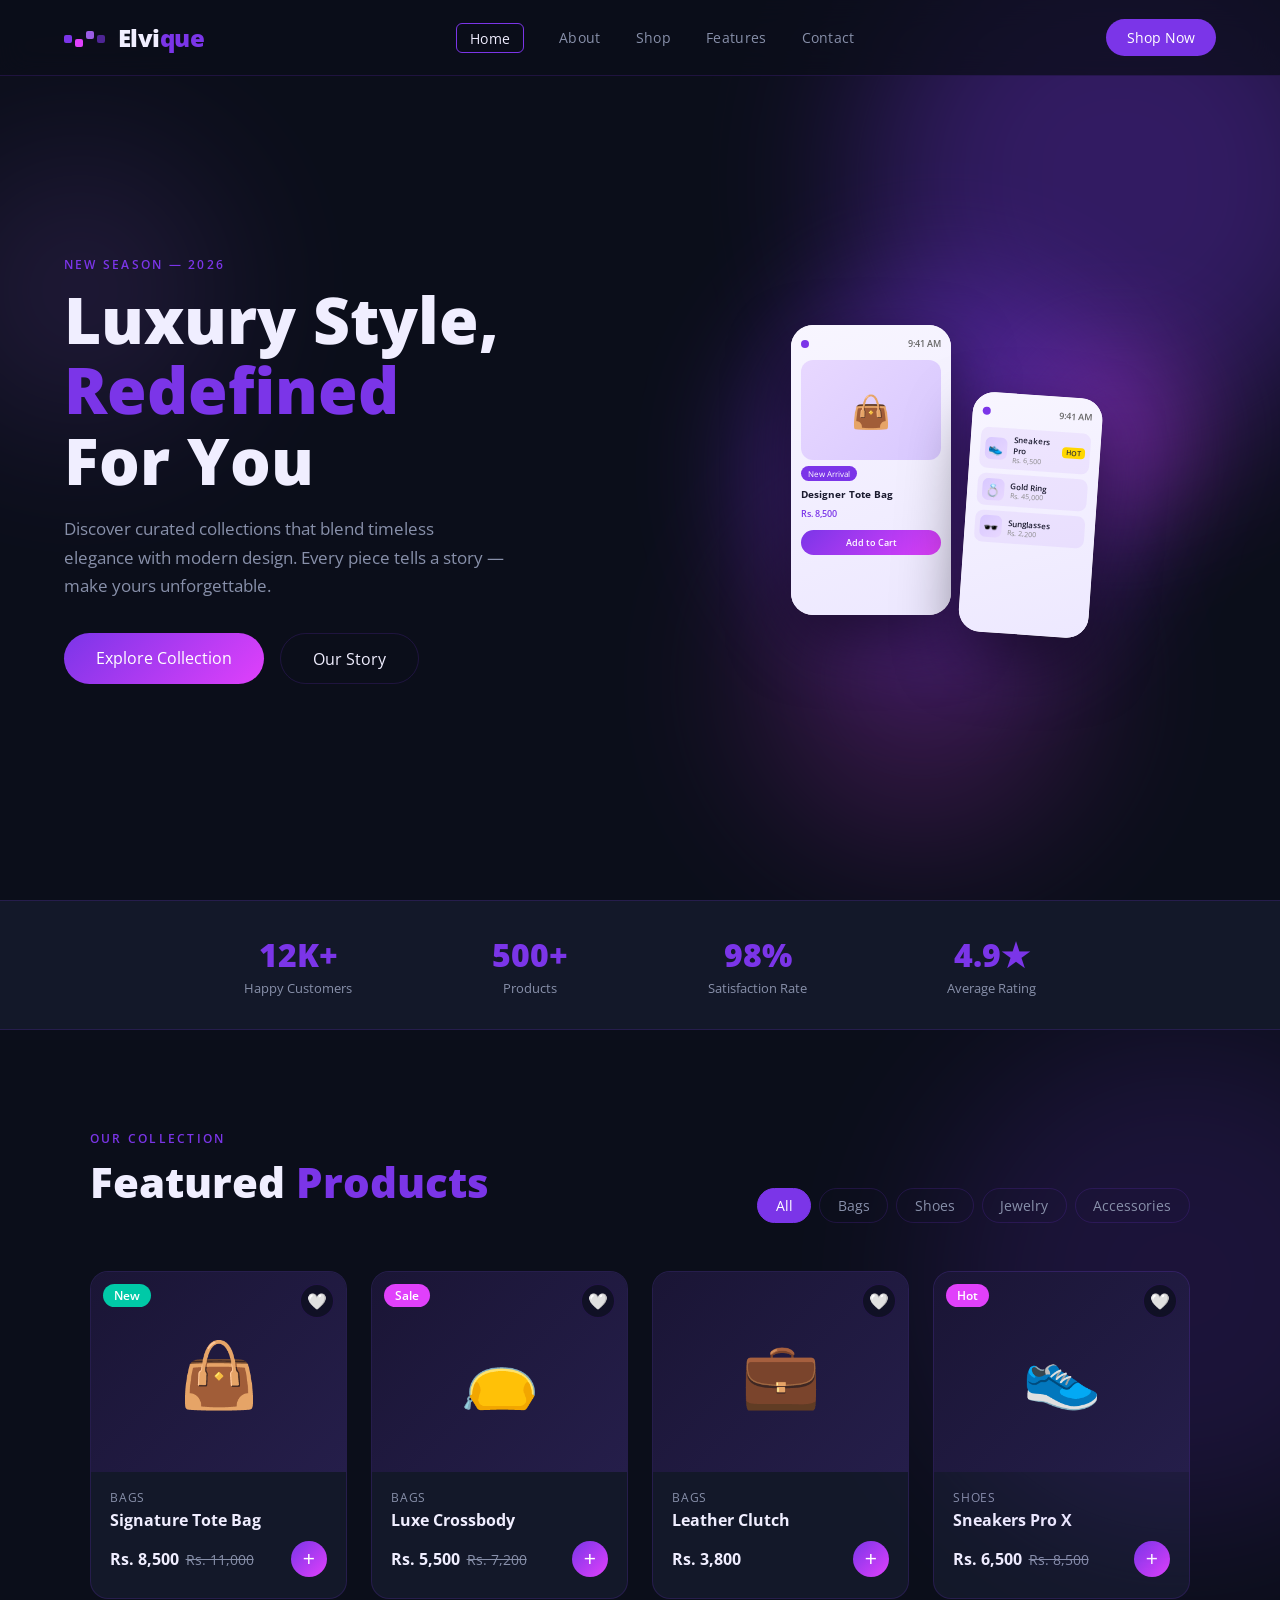
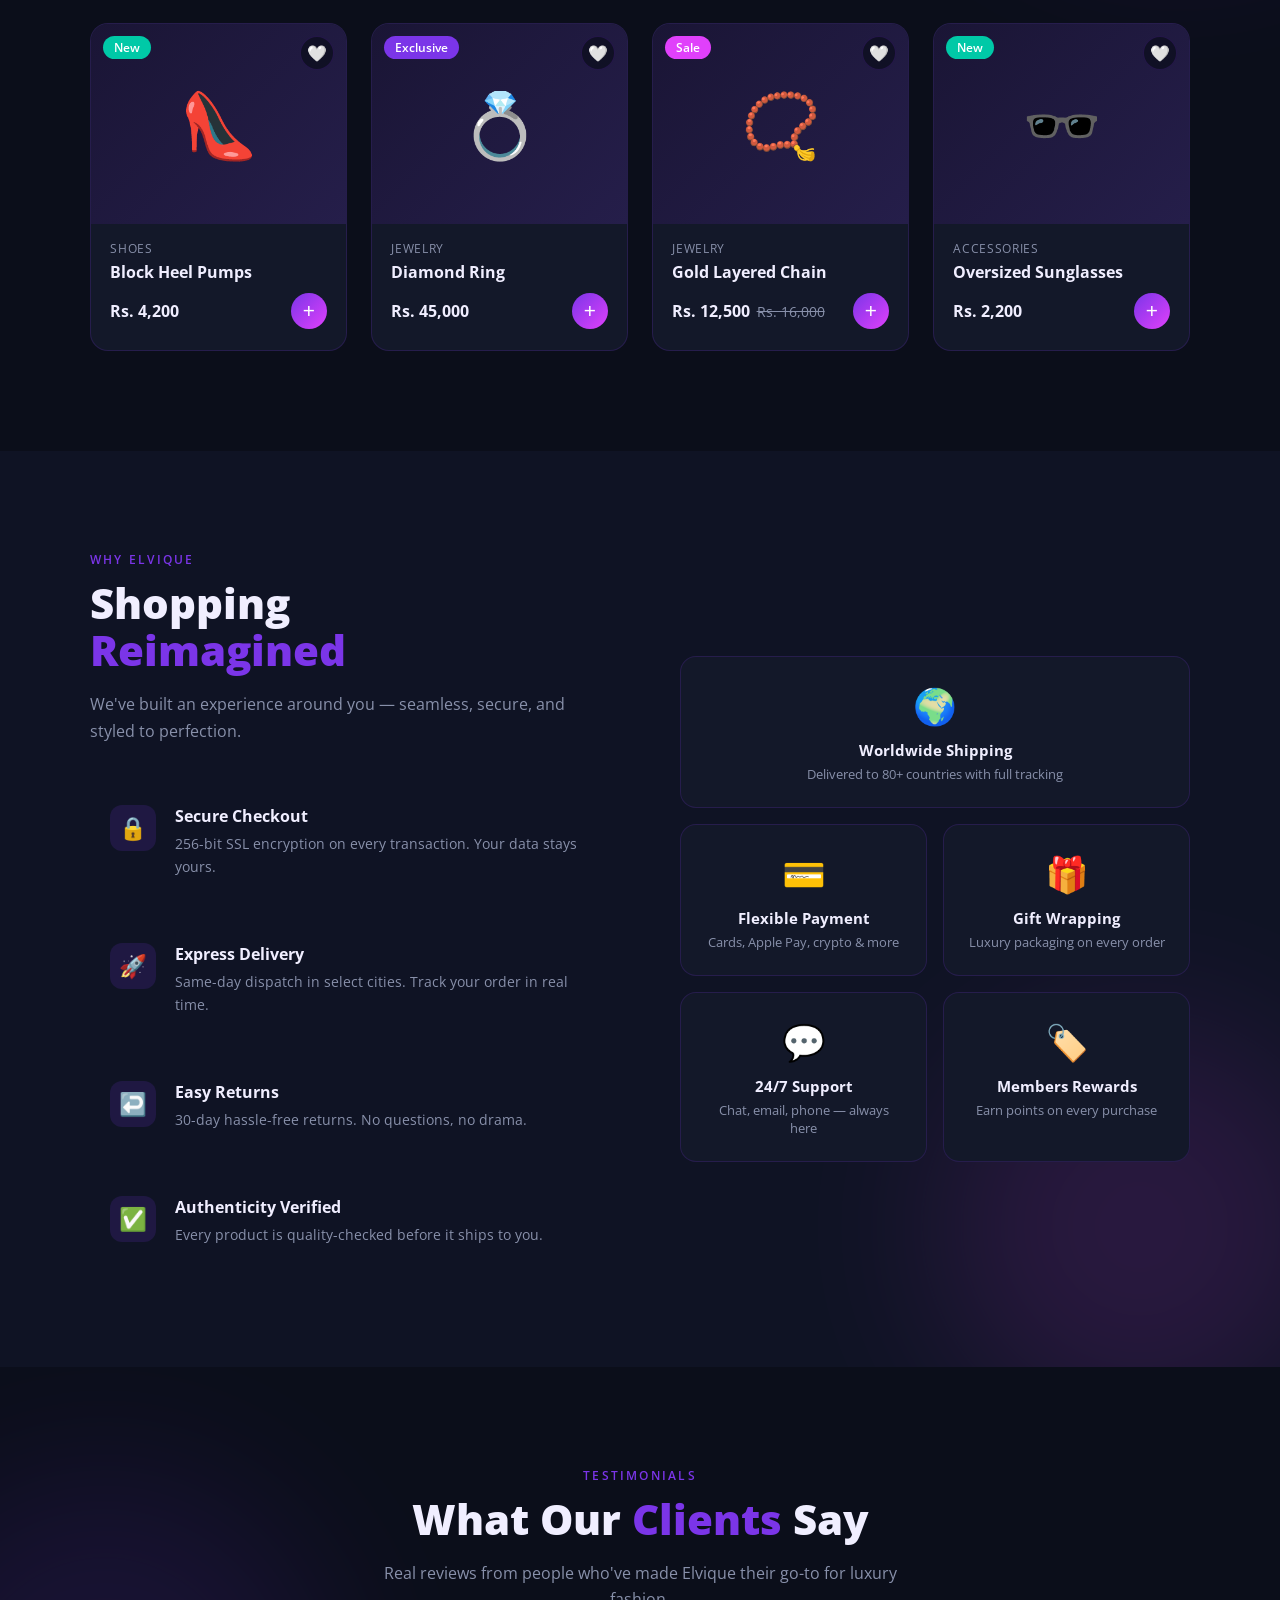
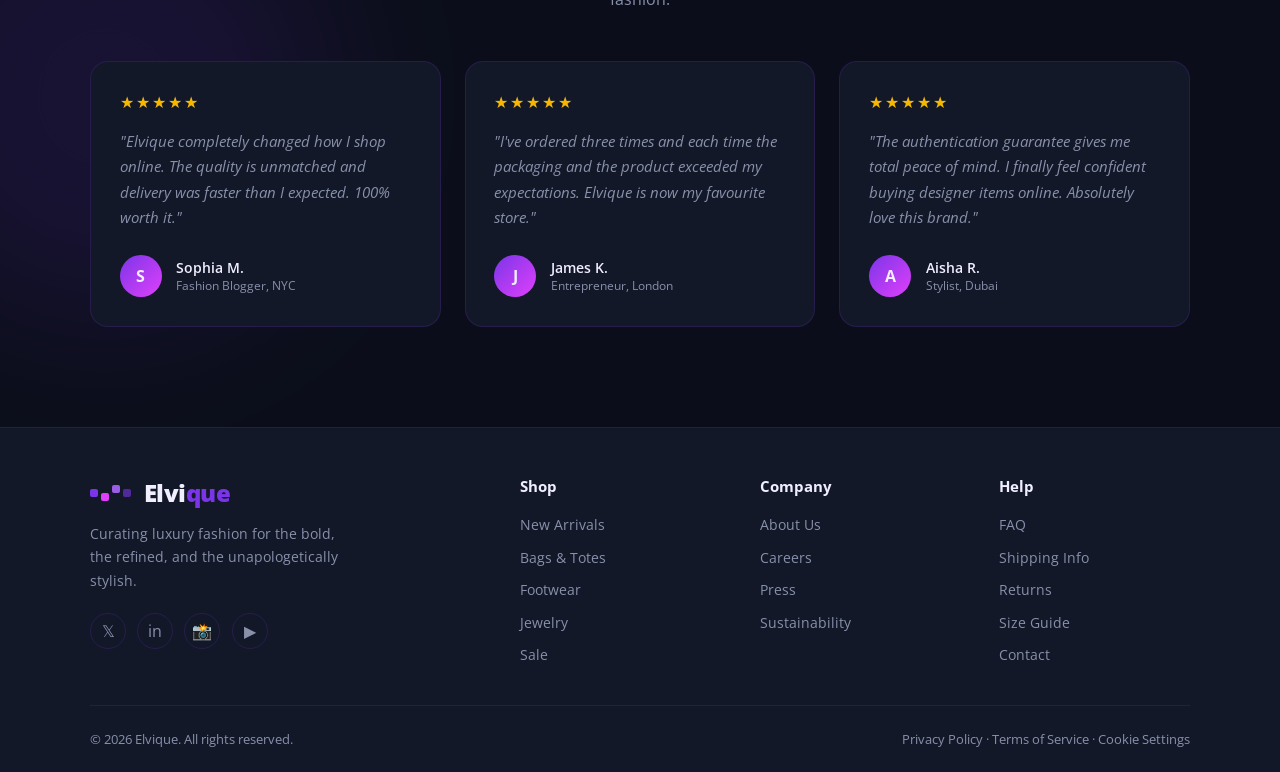
==== index.html @ 3b106684 "v1" ====
<!DOCTYPE html>
<html lang="en">
<head>
  <meta charset="UTF-8" />
  <meta name="viewport" content="width=device-width, initial-scale=1.0" />
  <title>Elvique — Luxury Redefined</title>
  <link href="https://fonts.googleapis.com/css2?family=Open+Sans:ital,wght@0,300..800;1,300..800&display=swap" rel="stylesheet">
  <link rel="stylesheet" href="stylesheet.css" />
</head>
<body>

<!-- NAV -->
<nav id="navbar">
  <div class="logo">
    <span class="logo-icon">
      <span></span><span></span><span></span><span></span>
    </span>
    Elvi<span>que</span>
  </div>
  <ul class="nav-links">
    <li><a href="index.html#home" class="active">Home</a></li>
    <li><a href="about.html">About</a></li>
    <li><a href="index.html#products">Shop</a></li>
    <li><a href="index.html#features">Features</a></li>
    <li><a href="contact.html">Contact</a></li>
  </ul>
  <button class="nav-cta" onclick="window.location.href='index.html#products'">Shop Now</button>
  <div class="hamburger" id="hamburger"><span></span><span></span><span></span></div>
</nav>

<!-- HERO -->
<section id="home">
  <div class="blob b1"></div>
  <div class="blob b2"></div>
  <div class="blob b3"></div>
  <div class="hero-inner">
    <div class="hero-text reveal">
      <div class="section-label">New Season — 2026</div>
      <h1>Luxury Style,<br><em>Redefined</em><br>For You</h1>
      <p>Discover curated collections that blend timeless elegance with modern design. Every piece tells a story — make yours unforgettable.</p>
      <div class="hero-btns">
        <a href="#products" class="btn-primary">Explore Collection</a>
        <a href="about.html" class="btn-outline">Our Story</a>
      </div>
    </div>
    <div class="hero-visual reveal">
      <div class="blob-bg"></div>
      <div class="blob-bg sm"></div>
      <div class="phones">
        <div class="phone-card main">
          <div class="phone-screen">
            <div class="ph-topbar"><div class="ph-dot"></div><div class="ph-time">9:41 AM</div></div>
            <div class="ph-product">
              <div class="ph-img">👜</div>
              <div class="ph-badge">New Arrival</div>
              <div class="ph-name">Designer Tote Bag</div>
              <div class="ph-price">Rs. 8,500</div>
              <div class="ph-btn">Add to Cart</div>
            </div>
          </div>
        </div>
        <div class="phone-card side">
          <div class="phone-screen">
            <div class="ph-topbar"><div class="ph-dot"></div><div class="ph-time">9:41 AM</div></div>
            <div class="ph-list">
              <div class="ph-list-item">
                <div class="ph-list-dot">👟</div>
                <div class="ph-list-info">
                  <div class="ph-list-name">Sneakers Pro</div>
                  <div class="ph-list-sub">Rs. 6,500</div>
                </div>
                <div class="ph-tag">HOT</div>
              </div>
              <div class="ph-list-item">
                <div class="ph-list-dot">💍</div>
                <div class="ph-list-info">
                  <div class="ph-list-name">Gold Ring</div>
                  <div class="ph-list-sub">Rs. 45,000</div>
                </div>
              </div>
              <div class="ph-list-item">
                <div class="ph-list-dot">🕶️</div>
                <div class="ph-list-info">
                  <div class="ph-list-name">Sunglasses</div>
                  <div class="ph-list-sub">Rs. 2,200</div>
                </div>
              </div>
            </div>
          </div>
        </div>
      </div>
    </div>
  </div>
</section>

<!-- STATS -->
<div class="stats-bar">
  <div class="stats-inner">
    <div class="reveal"><div class="stat-num">12K+</div><div class="stat-label">Happy Customers</div></div>
    <div class="reveal"><div class="stat-num">500+</div><div class="stat-label">Products</div></div>
    <div class="reveal"><div class="stat-num">98%</div><div class="stat-label">Satisfaction Rate</div></div>
    <div class="reveal"><div class="stat-num">4.9★</div><div class="stat-label">Average Rating</div></div>
  </div>
</div>
<!-- PRODUCTS -->
<section id="products">
  <div class="blob b1"></div>
  <div class="products-header reveal">
    <div>
      <div class="section-label">Our Collection</div>
      <h2 class="section-title">Featured <em>Products</em></h2>
    </div>
    <div class="filter-tabs">
      <button class="filter-tab active" onclick="filterProducts('all', this)">All</button>
      <button class="filter-tab" onclick="filterProducts('bags', this)">Bags</button>
      <button class="filter-tab" onclick="filterProducts('shoes', this)">Shoes</button>
      <button class="filter-tab" onclick="filterProducts('jewelry', this)">Jewelry</button>
      <button class="filter-tab" onclick="filterProducts('accessories', this)">Accessories</button>
    </div>
  </div>
  <div class="products-grid" id="productsGrid"></div>
</section>
<!-- FEATURES -->
<section id="features">
  <div class="blob b1"></div>
  <div class="features-inner">
    <div class="reveal">
      <div class="section-label">Why Elvique</div>
      <h2 class="section-title">Shopping<br><em>Reimagined</em></h2>
      <p class="section-sub">We've built an experience around you — seamless, secure, and styled to perfection.</p>
      <div class="features-list">
        <div class="feature-item">
          <div class="fi-icon">🔒</div>
          <div><div class="fi-title">Secure Checkout</div><div class="fi-desc">256-bit SSL encryption on every transaction. Your data stays yours.</div></div>
        </div>
        <div class="feature-item">
          <div class="fi-icon">🚀</div>
          <div><div class="fi-title">Express Delivery</div><div class="fi-desc">Same-day dispatch in select cities. Track your order in real time.</div></div>
        </div>
        <div class="feature-item">
          <div class="fi-icon">↩️</div>
          <div><div class="fi-title">Easy Returns</div><div class="fi-desc">30-day hassle-free returns. No questions, no drama.</div></div>
        </div>
        <div class="feature-item">
          <div class="fi-icon">✅</div>
          <div><div class="fi-title">Authenticity Verified</div><div class="fi-desc">Every product is quality-checked before it ships to you.</div></div>
        </div>
      </div>
    </div>
    <div class="features-visual reveal">
      <div class="fv-card">
        <div class="fv-icon">🌍</div>
        <div class="fv-title">Worldwide Shipping</div>
        <div class="fv-sub">Delivered to 80+ countries with full tracking</div>
      </div>
      <div class="fv-card">
        <div class="fv-icon">💳</div>
        <div class="fv-title">Flexible Payment</div>
        <div class="fv-sub">Cards, Apple Pay, crypto & more</div>
      </div>
      <div class="fv-card">
        <div class="fv-icon">🎁</div>
        <div class="fv-title">Gift Wrapping</div>
        <div class="fv-sub">Luxury packaging on every order</div>
      </div>
      <div class="fv-card">
        <div class="fv-icon">💬</div>
        <div class="fv-title">24/7 Support</div>
        <div class="fv-sub">Chat, email, phone — always here</div>
      </div>
      <div class="fv-card">
        <div class="fv-icon">🏷️</div>
        <div class="fv-title">Members Rewards</div>
        <div class="fv-sub">Earn points on every purchase</div>
      </div>
    </div>
  </div>
</section>
<!-- TESTIMONIALS -->
<section id="testimonials">
  <div class="blob b1"></div>
  <div class="testi-inner">
    <div class="testi-header reveal">
      <div class="section-label">Testimonials</div>
      <h2 class="section-title">What Our <em>Clients</em> Say</h2>
      <p class="section-sub">Real reviews from people who've made Elvique their go-to for luxury fashion.</p>
    </div>
    <div class="testi-grid">
      <div class="testi-card reveal">
        <div class="stars">★★★★★</div>
        <div class="testi-text">"Elvique completely changed how I shop online. The quality is unmatched and delivery was faster than I expected. 100% worth it."</div>
        <div class="testi-author"><div class="testi-avatar">S</div><div><div class="testi-name">Sophia M.</div><div class="testi-role">Fashion Blogger, NYC</div></div></div>
      </div>
      <div class="testi-card reveal">
        <div class="stars">★★★★★</div>
        <div class="testi-text">"I've ordered three times and each time the packaging and the product exceeded my expectations. Elvique is now my favourite store."</div>
        <div class="testi-author"><div class="testi-avatar">J</div><div><div class="testi-name">James K.</div><div class="testi-role">Entrepreneur, London</div></div></div>
      </div>
      <div class="testi-card reveal">
        <div class="stars">★★★★★</div>
        <div class="testi-text">"The authentication guarantee gives me total peace of mind. I finally feel confident buying designer items online. Absolutely love this brand."</div>
        <div class="testi-author"><div class="testi-avatar">A</div><div><div class="testi-name">Aisha R.</div><div class="testi-role">Stylist, Dubai</div></div></div>
      </div>
    </div>
  </div>
</section>
<!-- FOOTER -->
<footer>
  <div class="footer-inner">
    <div>
      <div class="logo footer-brand">
        <span class="logo-icon"><span></span><span></span><span></span><span></span></span>
        Elvi<span>que</span>
      </div>
      <p class="footer-desc">Curating luxury fashion for the bold, the refined, and the unapologetically stylish.</p>
      <div class="footer-social">
        <a class="social-btn" href="#">𝕏</a>
        <a class="social-btn" href="#">in</a>
        <a class="social-btn" href="#">📸</a>
        <a class="social-btn" href="#">▶</a>
      </div>
    </div>
    <div class="footer-col">
      <h4>Shop</h4>
      <ul>
        <li><a href="#">New Arrivals</a></li>
        <li><a href="#">Bags & Totes</a></li>
        <li><a href="#">Footwear</a></li>
        <li><a href="#">Jewelry</a></li>
        <li><a href="#">Sale</a></li>
      </ul>
    </div>
    <div class="footer-col">
      <h4>Company</h4>
      <ul>
        <li><a href="about.html">About Us</a></li>
        <li><a href="#">Careers</a></li>
        <li><a href="#">Press</a></li>
        <li><a href="#">Sustainability</a></li>
      </ul>
    </div>
    <div class="footer-col">
      <h4>Help</h4>
      <ul>
        <li><a href="#">FAQ</a></li>
        <li><a href="#">Shipping Info</a></li>
        <li><a href="#">Returns</a></li>
        <li><a href="#">Size Guide</a></li>
        <li><a href="contact.html">Contact</a></li>
      </ul>
    </div>
  </div>
  <div class="footer-bottom">
    <span>© 2026 Elvique. All rights reserved.</span>
    <span>Privacy Policy · Terms of Service · Cookie Settings</span>
  </div>
</footer>

<!-- CART TOAST -->
<div class="cart-toast" id="cartToast">
  <div class="toast-icon">🛍️</div>
  <div class="toast-text">Added <strong id="toastName"></strong> to your cart!</div>
</div>

<script src="script.js"></script>
</body>
</html>
---- stylesheet.css ----
*, *::before, *::after { box-sizing: border-box; margin: 0; padding: 0; }

    :root {
      --navy:   #0b0e1a;
      --dark:   #0f1324;
      --card:   #131829;
      --purple: #7b35e8;
      --violet: #9b5de5;
      --pink:   #e040fb;
      --white:  #f0eeff;
      --muted:  #8890aa;
      --border: rgba(123,53,232,.18);
    }

    html { scroll-behavior: smooth; }

    body {
      background: var(--navy);
      color: var(--white);
      font-family: "Open Sans", sans-serif;
      overflow-x: hidden;
    }

    /* ── BLOBS ── */
    .blob {
      position: absolute;
      border-radius: 50%;
      filter: blur(80px);
      opacity: .35;
      pointer-events: none;
    }

    /* ── NAV ── */
    nav {
      position: fixed;
      top: 0; left: 0; right: 0;
      z-index: 100;
      display: flex;
      align-items: center;
      justify-content: space-between;
      padding: 1.2rem 5%;
      background: rgba(11,14,26,.75);
      backdrop-filter: blur(14px);
      border-bottom: 1px solid var(--border);
      transition: background .3s;
    }

    .logo {
      font-family: "Open Sans", sans-serif;
      font-size: 1.5rem;
      font-weight: 800;
      letter-spacing: -.02em;
    }
    .logo span { color: var(--purple); }

    .logo-icon {
      display: inline-flex;
      gap: 3px;
      margin-right: .45rem;
      vertical-align: middle;
    }
    .logo-icon span {
      display: block;
      width: 8px; height: 8px;
      border-radius: 2px;
    }
    .logo-icon span:nth-child(1){ background: var(--purple); }
    .logo-icon span:nth-child(2){ background: var(--pink); margin-top: 4px; }
    .logo-icon span:nth-child(3){ background: var(--violet); margin-top: -4px; }
    .logo-icon span:nth-child(4){ background: var(--purple); opacity:.6; }

    .nav-links { display: flex; gap: 2.2rem; list-style: none; }
    .nav-links a {
      color: var(--muted);
      text-decoration: none;
      font-size: .9rem;
      letter-spacing: .02em;
      transition: color .2s;
    }
    .nav-links a:hover, .nav-links a.active { color: var(--white); }
    .nav-links a.active {
      border: 1px solid var(--purple);
      padding: .3rem .8rem;
      border-radius: 6px;
      color: var(--white);
    }

    .nav-cta {
      background: var(--purple);
      color: #fff;
      border: none;
      padding: .55rem 1.3rem;
      border-radius: 50px;
      font-size: .88rem;
      font-family: "Open Sans", sans-serif;
      cursor: pointer;
      transition: background .2s, transform .15s;
    }
    .nav-cta:hover { background: var(--violet); transform: translateY(-1px); }

    .hamburger { display: none; flex-direction: column; gap: 5px; cursor: pointer; }
    .hamburger span { display: block; width: 24px; height: 2px; background: var(--white); border-radius: 2px; transition: .3s; }

    /* ── HERO ── */
    #home {
      position: relative;
      min-height: 100vh;
      display: flex;
      align-items: center;
      padding: 120px 5% 80px;
      overflow: hidden;
    }

    #home .blob.b1 { width: 520px; height: 520px; background: var(--purple); top: -80px; right: -100px; }
    #home .blob.b2 { width: 320px; height: 320px; background: var(--pink); bottom: 60px; right: 200px; opacity:.2; }
    #home .blob.b3 { width: 280px; height: 280px; background: var(--violet); top: 150px; left: -60px; opacity:.15; }

    .hero-inner {
      display: grid;
      grid-template-columns: 1fr 1fr;
      gap: 4rem;
      align-items: center;
      width: 100%;
      max-width: 1200px;
      margin: 0 auto;
    }

    .hero-text h1 {
      font-family: "Open Sans", sans-serif;
      font-size: clamp(2.6rem, 5vw, 4rem);
      font-weight: 800;
      line-height: 1.1;
      margin-bottom: 1.2rem;
    }
    .hero-text h1 em { font-style: normal; color: var(--purple); }

    .hero-text p {
      color: var(--muted);
      font-size: 1.05rem;
      line-height: 1.7;
      max-width: 440px;
      margin-bottom: 2rem;
    }

    .hero-btns { display: flex; gap: 1rem; flex-wrap: wrap; }

    .btn-primary {
      background: linear-gradient(135deg, var(--purple), var(--pink));
      color: #fff;
      border: none;
      padding: .85rem 2rem;
      border-radius: 50px;
      font-size: 1rem;
      font-family: "Open Sans", sans-serif;
      cursor: pointer;
      transition: transform .2s, box-shadow .2s;
      text-decoration: none;
      display: inline-block;
    }
    .btn-primary:hover { transform: translateY(-2px); box-shadow: 0 8px 28px rgba(123,53,232,.4); }

    .btn-outline {
      background: transparent;
      color: var(--white);
      border: 1px solid var(--border);
      padding: .85rem 2rem;
      border-radius: 50px;
      font-size: 1rem;
      font-family: "Open Sans", sans-serif;
      cursor: pointer;
      transition: border-color .2s, background .2s;
      text-decoration: none;
      display: inline-block;
    }
    .btn-outline:hover { border-color: var(--purple); background: rgba(123,53,232,.08); }

    /* phone mockup area */
    .hero-visual {
      position: relative;
      display: flex;
      justify-content: center;
      align-items: center;
    }

    .blob-bg {
      position: absolute;
      width: 380px; height: 380px;
      background: var(--purple);
      border-radius: 50%;
      filter: blur(60px);
      opacity: .45;
    }
    .blob-bg.sm {
      width: 160px; height: 160px;
      background: var(--pink);
      top: 30px; right: 20px;
      opacity: .35;
    }

    .phones {
      position: relative;
      z-index: 2;
      display: flex;
      gap: 1rem;
      align-items: flex-end;
    }

    .phone-card {
      background: #fff;
      border-radius: 22px;
      overflow: hidden;
      box-shadow: 0 24px 60px rgba(0,0,0,.5);
    }
    .phone-card.main { width: 160px; height: 290px; }
    .phone-card.side { width: 130px; height: 240px; transform: rotate(4deg) translateY(20px); }

    .phone-screen {
      width: 100%; height: 100%;
      background: linear-gradient(160deg, #f8f6ff 0%, #ede8ff 100%);
      display: flex;
      flex-direction: column;
      padding: 12px 10px 8px;
      font-family: "Open Sans", sans-serif;
    }

    .ph-topbar { display: flex; align-items: center; justify-content: space-between; margin-bottom: 10px; }
    .ph-topbar .ph-dot { width: 8px; height: 8px; border-radius: 50%; background: var(--purple); }
    .ph-topbar .ph-time { font-size: 9px; color: #666; font-weight: 600; }

    .ph-product { display: flex; flex-direction: column; gap: 6px; }
    .ph-img { width: 100%; height: 100px; background: linear-gradient(135deg, #e8d8ff, #d8c8ff); border-radius: 12px; display: flex; align-items: center; justify-content: center; font-size: 32px; }
    .ph-name { font-size: 10px; font-weight: 700; color: #1a1a2e; }
    .ph-price { font-size: 9px; color: var(--purple); font-weight: 600; }
    .ph-badge { background: var(--purple); color: #fff; font-size: 8px; padding: 2px 7px; border-radius: 20px; align-self: flex-start; }
    .ph-btn { background: linear-gradient(135deg, var(--purple), var(--pink)); color: #fff; border: none; border-radius: 20px; padding: 6px; font-size: 9px; font-weight: 600; cursor: pointer; text-align: center; margin-top: 4px; }

    .ph-list { display: flex; flex-direction: column; gap: 5px; }
    .ph-list-item { display: flex; align-items: center; gap: 6px; padding: 5px; background: rgba(123,53,232,.07); border-radius: 8px; }
    .ph-list-dot { width: 22px; height: 22px; border-radius: 6px; background: linear-gradient(135deg, #d8c8ff, #e8d8ff); display: flex; align-items: center; justify-content: center; font-size: 12px; flex-shrink: 0; }
    .ph-list-info { flex: 1; }
    .ph-list-name { font-size: 8px; font-weight: 600; color: #1a1a2e; }
    .ph-list-sub  { font-size: 7px; color: #888; }
    .ph-tag { font-size: 7px; background: #ffd700; color: #333; border-radius: 4px; padding: 1px 4px; font-weight: 600; }

    /* ── STATS ── */
    .stats-bar {
      background: var(--card);
      border-top: 1px solid var(--border);
      border-bottom: 1px solid var(--border);
      padding: 2rem 5%;
    }
    .stats-inner {
      max-width: 900px;
      margin: 0 auto;
      display: flex;
      justify-content: space-around;
      gap: 2rem;
      text-align: center;
    }
    .stat-num {
      font-family: "Open Sans", sans-serif;
      font-size: 2rem;
      font-weight: 800;
      color: var(--purple);
    }
    .stat-label { font-size: .82rem; color: var(--muted); margin-top: .2rem; }

    /* ── SECTION COMMON ── */
    section { padding: 100px 5%; position: relative; overflow: hidden; }
    .section-label {
      font-size: .78rem;
      font-weight: 600;
      letter-spacing: .18em;
      text-transform: uppercase;
      color: var(--purple);
      margin-bottom: .75rem;
    }
    .section-title {
      font-family: "Open Sans", sans-serif;
      font-size: clamp(1.8rem, 3.5vw, 2.6rem);
      font-weight: 800;
      line-height: 1.15;
      margin-bottom: 1rem;
    }
    .section-title em { font-style: normal; color: var(--purple); }
    .section-sub {
      color: var(--muted);
      max-width: 520px;
      line-height: 1.7;
      font-size: .98rem;
    }

    /* ── ABOUT ── */
    #about { background: var(--dark); }
    #about .blob.b1 { width: 400px; height: 400px; background: var(--purple); left: -100px; top: 50%; transform: translateY(-50%); opacity: .2; }

    .about-inner {
      max-width: 1100px;
      margin: 0 auto;
      display: grid;
      grid-template-columns: 1fr 1fr;
      gap: 5rem;
      align-items: center;
    }

    .about-box {
      border: 1px solid var(--border);
      border-radius: 20px;
      padding: 3rem;
      position: relative;
      background: rgba(123,53,232,.04);
    }

    .about-box::before {
      content: '';
      position: absolute;
      inset: -1px;
      border-radius: 21px;
      padding: 1px;
      background: linear-gradient(135deg, rgba(123,53,232,.5), transparent 60%);
      -webkit-mask: linear-gradient(#fff 0 0) content-box, linear-gradient(#fff 0 0);
      mask: linear-gradient(#fff 0 0) content-box, linear-gradient(#fff 0 0);
      -webkit-mask-composite: xor;
      mask-composite: exclude;
      pointer-events: none;
    }

    .about-tags { display: flex; flex-wrap: wrap; gap: .6rem; margin-top: 2rem; }
    .tag {
      background: rgba(123,53,232,.12);
      border: 1px solid var(--border);
      color: var(--violet);
      padding: .35rem 1rem;
      border-radius: 50px;
      font-size: .82rem;
    }

    /* ── PRODUCTS ── */
    #products .blob.b1 { width: 500px; height: 500px; background: var(--purple); right: -150px; top: 0; opacity: .15; }

    .products-header {
      max-width: 1100px;
      margin: 0 auto 3rem;
      display: flex;
      justify-content: space-between;
      align-items: flex-end;
      flex-wrap: wrap;
      gap: 1rem;
    }

    .filter-tabs { display: flex; gap: .5rem; flex-wrap: wrap; }
    .filter-tab {
      background: transparent;
      border: 1px solid var(--border);
      color: var(--muted);
      padding: .45rem 1.1rem;
      border-radius: 50px;
      font-size: .85rem;
      cursor: pointer;
      transition: .2s;
      font-family: "Open Sans", sans-serif;
    }
    .filter-tab.active, .filter-tab:hover {
      background: var(--purple);
      border-color: var(--purple);
      color: #fff;
    }

    .products-grid {
      max-width: 1100px;
      margin: 0 auto;
      display: grid;
      grid-template-columns: repeat(auto-fill, minmax(240px, 1fr));
      gap: 1.5rem;
    }

    .product-card {
      background: var(--card);
      border: 1px solid var(--border);
      border-radius: 18px;
      overflow: hidden;
      transition: transform .25s, box-shadow .25s;
      cursor: pointer;
    }
    .product-card:hover { transform: translateY(-6px); box-shadow: 0 20px 50px rgba(123,53,232,.2); }

    .product-img {
      height: 200px;
      background: linear-gradient(135deg, #1a1535, #251e4a);
      display: flex;
      align-items: center;
      justify-content: center;
      font-size: 4rem;
      position: relative;
    }

    .product-badge {
      position: absolute;
      top: 12px; left: 12px;
      background: var(--purple);
      color: #fff;
      font-size: .72rem;
      font-weight: 600;
      padding: .25rem .7rem;
      border-radius: 20px;
    }
    .product-badge.sale { background: #e040fb; }
    .product-badge.new  { background: #00c9a7; }

    .product-wish {
      position: absolute;
      top: 12px; right: 12px;
      width: 34px; height: 34px;
      background: rgba(11,14,26,.7);
      border: 1px solid var(--border);
      border-radius: 50%;
      display: flex; align-items: center; justify-content: center;
      font-size: 1rem;
      cursor: pointer;
      transition: background .2s;
    }
    .product-wish:hover { background: rgba(224,64,251,.2); }

    .product-info { padding: 1.1rem 1.2rem 1.3rem; }
    .product-cat { font-size: .73rem; color: var(--muted); margin-bottom: .3rem; text-transform: uppercase; letter-spacing: .06em; }
    .product-name { font-family: "Open Sans", sans-serif; font-size: 1.02rem; font-weight: 700; margin-bottom: .6rem; }
    .product-footer { display: flex; align-items: center; justify-content: space-between; }
    .product-price { font-weight: 700; color: var(--white); }
    .product-price del { color: var(--muted); font-size: .85rem; margin-left: .4rem; font-weight: 400; }
    .product-add {
      width: 36px; height: 36px;
      background: linear-gradient(135deg, var(--purple), var(--pink));
      border: none;
      border-radius: 50%;
      color: #fff;
      font-size: 1.3rem;
      cursor: pointer;
      display: flex; align-items: center; justify-content: center;
      transition: transform .15s;
    }
    .product-add:hover { transform: scale(1.1); }

    /* ── FEATURES ── */
    #features { background: var(--dark); }
    #features .blob.b1 { width: 400px; height: 400px; background: var(--pink); right: -60px; bottom: -60px; opacity: .12; }

    .features-inner {
      max-width: 1100px;
      margin: 0 auto;
      display: grid;
      grid-template-columns: 1fr 1fr;
      gap: 5rem;
      align-items: center;
    }

    .features-list { display: flex; flex-direction: column; gap: 1.5rem; margin-top: 2.5rem; }

    .feature-item {
      display: flex;
      gap: 1.2rem;
      align-items: flex-start;
      padding: 1.2rem;
      border-radius: 14px;
      border: 1px solid transparent;
      transition: border-color .2s, background .2s;
      cursor: default;
    }
    .feature-item:hover { border-color: var(--border); background: rgba(123,53,232,.05); }

    .fi-icon {
      width: 46px; height: 46px;
      border-radius: 12px;
      background: rgba(123,53,232,.15);
      display: flex; align-items: center; justify-content: center;
      font-size: 1.4rem;
      flex-shrink: 0;
    }

    .fi-title { font-family: "Open Sans", sans-serif; font-weight: 700; margin-bottom: .35rem; }
    .fi-desc { color: var(--muted); font-size: .9rem; line-height: 1.6; }

    .features-visual {
      display: grid;
      grid-template-columns: 1fr 1fr;
      gap: 1rem;
    }

    .fv-card {
      background: var(--card);
      border: 1px solid var(--border);
      border-radius: 16px;
      padding: 1.5rem;
      text-align: center;
      transition: transform .2s;
    }
    .fv-card:hover { transform: translateY(-4px); }
    .fv-card:first-child { grid-column: 1/-1; }
    .fv-icon { font-size: 2.2rem; margin-bottom: .7rem; }
    .fv-title { font-family: "Open Sans", sans-serif; font-weight: 700; font-size: .95rem; margin-bottom: .3rem; }
    .fv-sub { color: var(--muted); font-size: .8rem; }

    /* ── TESTIMONIALS ── */
    #testimonials .blob.b1 { width: 450px; height: 450px; background: var(--purple); left: -120px; top: 50%; transform: translateY(-50%); opacity: .12; }

    .testi-inner { max-width: 1100px; margin: 0 auto; }
    .testi-header { text-align: center; margin-bottom: 3rem; }
    .testi-header .section-sub { margin: 0 auto; }

    .testi-grid { display: grid; grid-template-columns: repeat(auto-fill, minmax(300px, 1fr)); gap: 1.5rem; }

    .testi-card {
      background: var(--card);
      border: 1px solid var(--border);
      border-radius: 18px;
      padding: 1.8rem;
      transition: transform .2s;
    }
    .testi-card:hover { transform: translateY(-4px); }

    .stars { color: #f5b800; font-size: 1rem; margin-bottom: 1rem; letter-spacing: 2px; }
    .testi-text { color: var(--muted); font-size: .94rem; line-height: 1.7; margin-bottom: 1.5rem; font-style: italic; }
    .testi-author { display: flex; align-items: center; gap: .9rem; }
    .testi-avatar { width: 42px; height: 42px; border-radius: 50%; background: linear-gradient(135deg, var(--purple), var(--pink)); display: flex; align-items: center; justify-content: center; font-weight: 700; font-size: 1rem; flex-shrink: 0; }
    .testi-name { font-weight: 600; font-size: .9rem; }
    .testi-role { font-size: .78rem; color: var(--muted); }

    /* ── CONTACT ── */
    #contact { background: var(--dark); }
    #contact .blob.b1 { width: 500px; height: 500px; background: var(--purple); right: -120px; bottom: -80px; opacity: .18; }
    #contact .blob.b2 { width: 250px; height: 250px; background: var(--pink); left: 50px; top: 50px; opacity: .1; }

    .contact-inner {
      max-width: 1100px;
      margin: 0 auto;
      display: grid;
      grid-template-columns: 1fr 1fr;
      gap: 5rem;
      align-items: start;
    }

    .contact-info { display: flex; flex-direction: column; gap: 1.5rem; margin-top: 2rem; }
    .ci-item { display: flex; gap: 1rem; align-items: flex-start; }
    .ci-icon { width: 42px; height: 42px; border-radius: 10px; background: rgba(123,53,232,.15); display: flex; align-items: center; justify-content: center; font-size: 1.2rem; flex-shrink: 0; }
    .ci-label { font-size: .78rem; color: var(--muted); margin-bottom: .2rem; text-transform: uppercase; letter-spacing: .06em; }
    .ci-val { font-size: .95rem; color: var(--white); }

    .contact-form { display: flex; flex-direction: column; gap: 1.1rem; }
    .form-row { display: grid; grid-template-columns: 1fr 1fr; gap: 1rem; }

    .form-group label { display: block; font-size: .82rem; color: var(--muted); margin-bottom: .45rem; }
    .form-group input,
    .form-group textarea,
    .form-group select {
      width: 100%;
      background: var(--card);
      border: 1px solid var(--border);
      color: var(--white);
      padding: .8rem 1rem;
      border-radius: 10px;
      font-size: .9rem;
      font-family: "Open Sans", sans-serif;
      outline: none;
      transition: border-color .2s;
      resize: vertical;
    }
    .form-group input:focus,
    .form-group textarea:focus,
    .form-group select:focus { border-color: var(--purple); }
    .form-group textarea { min-height: 120px; }

    .form-submit {
      background: linear-gradient(135deg, var(--purple), var(--pink));
      color: #fff;
      border: none;
      padding: .95rem;
      border-radius: 10px;
      font-size: 1rem;
      font-family: "Open Sans", sans-serif;
      font-weight: 600;
      cursor: pointer;
      transition: opacity .2s, transform .15s;
    }
    .form-submit:hover { opacity: .9; transform: translateY(-1px); }

    /* ── FOOTER ── */
    footer {
      background: var(--card);
      border-top: 1px solid var(--border);
      padding: 3rem 5% 1.5rem;
    }
    .footer-inner {
      max-width: 1100px;
      margin: 0 auto;
      display: grid;
      grid-template-columns: 2fr 1fr 1fr 1fr;
      gap: 3rem;
    }
    .footer-brand .logo { font-size: 1.3rem; display: flex; align-items: center; }
    .footer-desc { color: var(--muted); font-size: .88rem; line-height: 1.7; margin-top: .8rem; max-width: 260px; }
    .footer-social { display: flex; gap: .7rem; margin-top: 1.2rem; }
    .social-btn {
      width: 36px; height: 36px;
      border-radius: 50%;
      border: 1px solid var(--border);
      background: transparent;
      color: var(--muted);
      display: flex; align-items: center; justify-content: center;
      font-size: 1rem;
      cursor: pointer;
      transition: border-color .2s, color .2s;
      text-decoration: none;
    }
    .social-btn:hover { border-color: var(--purple); color: var(--purple); }

    .footer-col h4 { font-family: "Open Sans", sans-serif; font-weight: 700; margin-bottom: 1.1rem; font-size: .95rem; }
    .footer-col ul { list-style: none; display: flex; flex-direction: column; gap: .65rem; }
    .footer-col ul a { color: var(--muted); text-decoration: none; font-size: .88rem; transition: color .2s; }
    .footer-col ul a:hover { color: var(--white); }

    .footer-bottom {
      max-width: 1100px;
      margin: 2.5rem auto 0;
      padding-top: 1.5rem;
      border-top: 1px solid var(--border);
      display: flex;
      justify-content: space-between;
      align-items: center;
      font-size: .82rem;
      color: var(--muted);
      flex-wrap: wrap;
      gap: 1rem;
    }

    /* ── CART TOAST ── */
    .cart-toast {
      position: fixed;
      bottom: 2rem; right: 2rem;
      background: var(--card);
      border: 1px solid var(--purple);
      border-radius: 14px;
      padding: 1rem 1.4rem;
      display: flex;
      align-items: center;
      gap: .8rem;
      box-shadow: 0 10px 40px rgba(0,0,0,.4);
      z-index: 200;
      transform: translateY(120px);
      opacity: 0;
      transition: transform .35s cubic-bezier(.34,1.56,.64,1), opacity .3s;
      pointer-events: none;
    }
    .cart-toast.show { transform: translateY(0); opacity: 1; pointer-events: auto; }
    .toast-icon { font-size: 1.4rem; }
    .toast-text { font-size: .9rem; }
    .toast-text strong { color: var(--purple); }

    /* ── RESPONSIVE ── */
    @media (max-width: 900px) {
      .hero-inner, .about-inner, .features-inner, .contact-inner { grid-template-columns: 1fr; gap: 3rem; }
      .hero-visual { order: -1; }
      .phones { justify-content: center; }
      .footer-inner { grid-template-columns: 1fr 1fr; }
      .features-visual { margin-top: 0; }
    }

    @media (max-width: 640px) {
      .nav-links { display: none; }
      .nav-cta { display: none; }
      .hamburger { display: flex; }
      .footer-inner { grid-template-columns: 1fr; }
      .form-row { grid-template-columns: 1fr; }
      .stats-inner { flex-wrap: wrap; }
    }

    /* Mobile nav open state */
    .nav-links.mobile-open {
      display: flex !important;
      flex-direction: column;
      position: fixed;
      top: 65px;
      left: 0; right: 0;
      background: rgba(11,14,26,.97);
      backdrop-filter: blur(16px);
      border-bottom: 1px solid var(--border);
      padding: 1.5rem 5% 2rem;
      gap: 1.4rem;
      z-index: 99;
    }

    .nav-links.mobile-open a {
      font-size: 1.1rem;
      color: var(--white);
    }

    .hamburger.open span:nth-child(1) { transform: translateY(7px) rotate(45deg); }
    .hamburger.open span:nth-child(2) { opacity: 0; }
    .hamburger.open span:nth-child(3) { transform: translateY(-7px) rotate(-45deg); }

    /* scroll reveal */
    .reveal { opacity: 0; transform: translateY(30px); transition: opacity .6s ease, transform .6s ease; }
    .reveal.visible { opacity: 1; transform: translateY(0); }
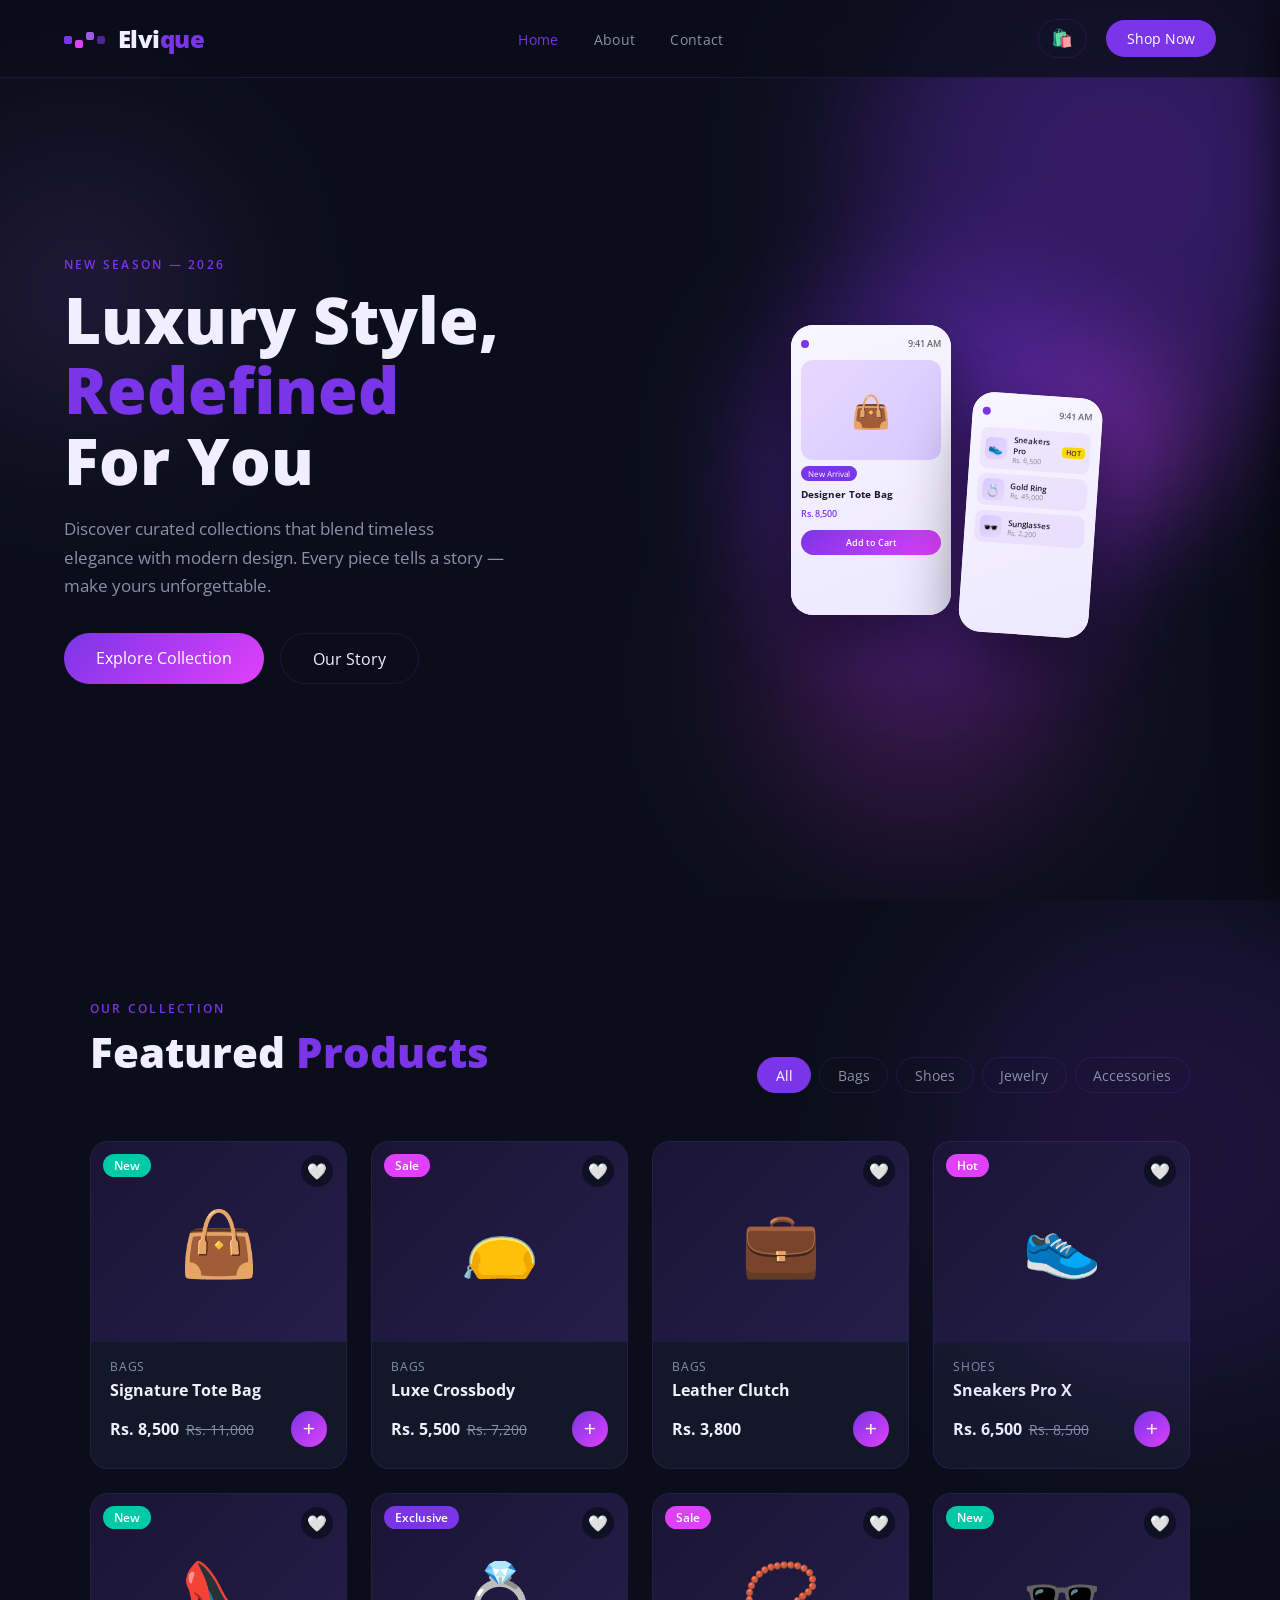
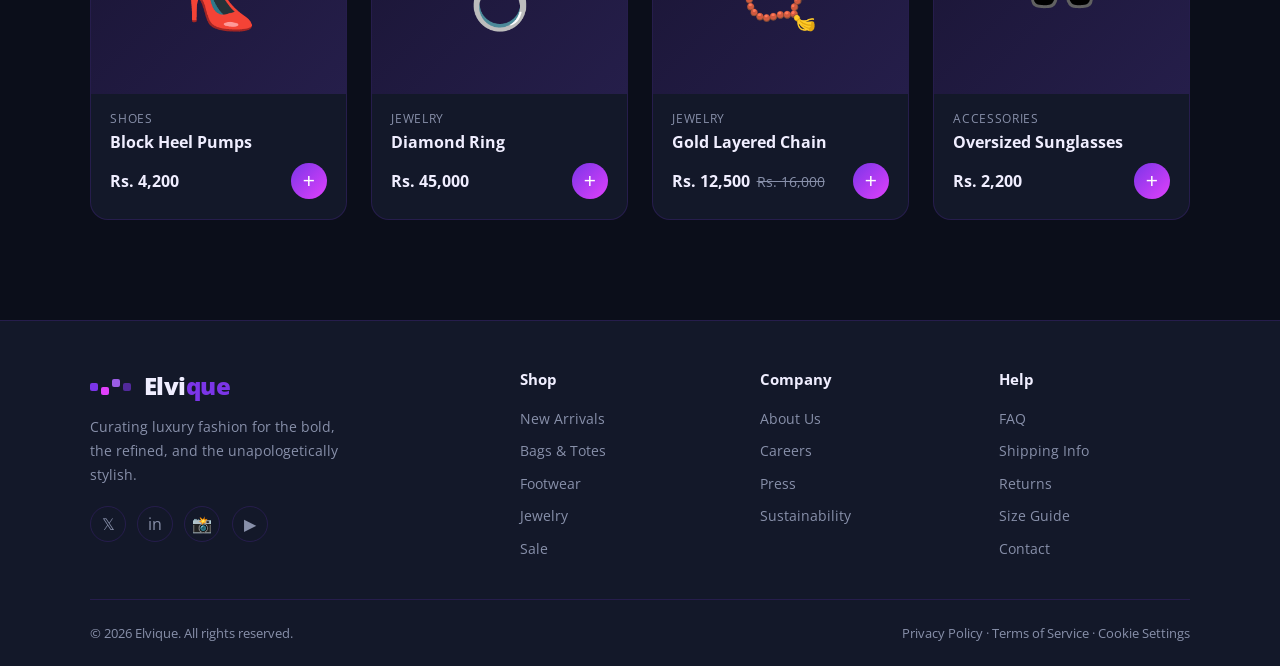
==== commit 7a17ff9b: "checkout functionality added" ====
--- a/index.html
+++ b/index.html
@@ -20,12 +20,16 @@
   <ul class="nav-links">
     <li><a href="index.html#home" class="active">Home</a></li>
     <li><a href="about.html">About</a></li>
-    <li><a href="index.html#products">Shop</a></li>
-    <li><a href="index.html#features">Features</a></li>
     <li><a href="contact.html">Contact</a></li>
   </ul>
-  <button class="nav-cta" onclick="window.location.href='index.html#products'">Shop Now</button>
-  <div class="hamburger" id="hamburger"><span></span><span></span><span></span></div>
+  <div class="nav-right-group">
+    <button class="nav-cart-btn" onclick="toggleCartDrawer(true)" aria-label="Open Cart">
+      <span class="nav-cart-icon">🛍️</span>
+      <span class="nav-cart-badge" id="cartBadge">0</span>
+    </button>
+    <button class="nav-cta" onclick="window.location.href='index.html#products'">Shop Now</button>
+    <div class="hamburger" id="hamburger"><span></span><span></span><span></span></div>
+  </div>
 </nav>
 
 <!-- HERO -->
@@ -55,7 +59,7 @@
               <div class="ph-badge">New Arrival</div>
               <div class="ph-name">Designer Tote Bag</div>
               <div class="ph-price">Rs. 8,500</div>
-              <div class="ph-btn">Add to Cart</div>
+              <div class="ph-btn" onclick="addToCart('Designer Tote Bag')" style="cursor: pointer;">Add to Cart</div>
             </div>
           </div>
         </div>
@@ -93,15 +97,6 @@
   </div>
 </section>
 
-<!-- STATS -->
-<div class="stats-bar">
-  <div class="stats-inner">
-    <div class="reveal"><div class="stat-num">12K+</div><div class="stat-label">Happy Customers</div></div>
-    <div class="reveal"><div class="stat-num">500+</div><div class="stat-label">Products</div></div>
-    <div class="reveal"><div class="stat-num">98%</div><div class="stat-label">Satisfaction Rate</div></div>
-    <div class="reveal"><div class="stat-num">4.9★</div><div class="stat-label">Average Rating</div></div>
-  </div>
-</div>
 <!-- PRODUCTS -->
 <section id="products">
   <div class="blob b1"></div>
@@ -120,90 +115,7 @@
   </div>
   <div class="products-grid" id="productsGrid"></div>
 </section>
-<!-- FEATURES -->
-<section id="features">
-  <div class="blob b1"></div>
-  <div class="features-inner">
-    <div class="reveal">
-      <div class="section-label">Why Elvique</div>
-      <h2 class="section-title">Shopping<br><em>Reimagined</em></h2>
-      <p class="section-sub">We've built an experience around you — seamless, secure, and styled to perfection.</p>
-      <div class="features-list">
-        <div class="feature-item">
-          <div class="fi-icon">🔒</div>
-          <div><div class="fi-title">Secure Checkout</div><div class="fi-desc">256-bit SSL encryption on every transaction. Your data stays yours.</div></div>
-        </div>
-        <div class="feature-item">
-          <div class="fi-icon">🚀</div>
-          <div><div class="fi-title">Express Delivery</div><div class="fi-desc">Same-day dispatch in select cities. Track your order in real time.</div></div>
-        </div>
-        <div class="feature-item">
-          <div class="fi-icon">↩️</div>
-          <div><div class="fi-title">Easy Returns</div><div class="fi-desc">30-day hassle-free returns. No questions, no drama.</div></div>
-        </div>
-        <div class="feature-item">
-          <div class="fi-icon">✅</div>
-          <div><div class="fi-title">Authenticity Verified</div><div class="fi-desc">Every product is quality-checked before it ships to you.</div></div>
-        </div>
-      </div>
-    </div>
-    <div class="features-visual reveal">
-      <div class="fv-card">
-        <div class="fv-icon">🌍</div>
-        <div class="fv-title">Worldwide Shipping</div>
-        <div class="fv-sub">Delivered to 80+ countries with full tracking</div>
-      </div>
-      <div class="fv-card">
-        <div class="fv-icon">💳</div>
-        <div class="fv-title">Flexible Payment</div>
-        <div class="fv-sub">Cards, Apple Pay, crypto & more</div>
-      </div>
-      <div class="fv-card">
-        <div class="fv-icon">🎁</div>
-        <div class="fv-title">Gift Wrapping</div>
-        <div class="fv-sub">Luxury packaging on every order</div>
-      </div>
-      <div class="fv-card">
-        <div class="fv-icon">💬</div>
-        <div class="fv-title">24/7 Support</div>
-        <div class="fv-sub">Chat, email, phone — always here</div>
-      </div>
-      <div class="fv-card">
-        <div class="fv-icon">🏷️</div>
-        <div class="fv-title">Members Rewards</div>
-        <div class="fv-sub">Earn points on every purchase</div>
-      </div>
-    </div>
-  </div>
-</section>
-<!-- TESTIMONIALS -->
-<section id="testimonials">
-  <div class="blob b1"></div>
-  <div class="testi-inner">
-    <div class="testi-header reveal">
-      <div class="section-label">Testimonials</div>
-      <h2 class="section-title">What Our <em>Clients</em> Say</h2>
-      <p class="section-sub">Real reviews from people who've made Elvique their go-to for luxury fashion.</p>
-    </div>
-    <div class="testi-grid">
-      <div class="testi-card reveal">
-        <div class="stars">★★★★★</div>
-        <div class="testi-text">"Elvique completely changed how I shop online. The quality is unmatched and delivery was faster than I expected. 100% worth it."</div>
-        <div class="testi-author"><div class="testi-avatar">S</div><div><div class="testi-name">Sophia M.</div><div class="testi-role">Fashion Blogger, NYC</div></div></div>
-      </div>
-      <div class="testi-card reveal">
-        <div class="stars">★★★★★</div>
-        <div class="testi-text">"I've ordered three times and each time the packaging and the product exceeded my expectations. Elvique is now my favourite store."</div>
-        <div class="testi-author"><div class="testi-avatar">J</div><div><div class="testi-name">James K.</div><div class="testi-role">Entrepreneur, London</div></div></div>
-      </div>
-      <div class="testi-card reveal">
-        <div class="stars">★★★★★</div>
-        <div class="testi-text">"The authentication guarantee gives me total peace of mind. I finally feel confident buying designer items online. Absolutely love this brand."</div>
-        <div class="testi-author"><div class="testi-avatar">A</div><div><div class="testi-name">Aisha R.</div><div class="testi-role">Stylist, Dubai</div></div></div>
-      </div>
-    </div>
-  </div>
-</section>
+
 <!-- FOOTER -->
 <footer>
   <div class="footer-inner">
@@ -262,6 +174,26 @@
   <div class="toast-text">Added <strong id="toastName"></strong> to your cart!</div>
 </div>
 
+<!-- CART OVERLAY & DRAWER -->
+<div class="cart-overlay" id="cartOverlay" onclick="toggleCartDrawer(false)"></div>
+<div class="cart-drawer" id="cartDrawer">
+  <div class="cart-drawer-header">
+    <h3>Your Cart (<span id="cartCountHeader">0</span>)</h3>
+    <button class="cart-drawer-close" onclick="toggleCartDrawer(false)" aria-label="Close Cart">✕</button>
+  </div>
+  <div class="cart-drawer-items" id="cartDrawerItems">
+    <!-- Dynamic cart items -->
+  </div>
+  <div class="cart-drawer-footer">
+    <div class="cart-total-row">
+      <span>Subtotal</span>
+      <span id="cartSubtotal">Rs. 0</span>
+    </div>
+    <button class="checkout-btn" onclick="checkoutCart()">Proceed to Checkout</button>
+    <button class="clear-cart-btn" onclick="clearCart()">Clear Cart</button>
+  </div>
+</div>
+
 <script src="script.js"></script>
 </body>
 </html>
--- a/stylesheet.css
+++ b/stylesheet.css
@@ -77,12 +77,9 @@
       letter-spacing: .02em;
       transition: color .2s;
     }
-    .nav-links a:hover, .nav-links a.active { color: var(--white); }
+    .nav-links a:hover { color: var(--white); }
     .nav-links a.active {
-      border: 1px solid var(--purple);
-      padding: .3rem .8rem;
-      border-radius: 6px;
-      color: var(--white);
+      color: var(--purple);
     }
 
     .nav-cta {
@@ -440,90 +437,6 @@
     }
     .product-add:hover { transform: scale(1.1); }
 
-    /* ── FEATURES ── */
-    #features { background: var(--dark); }
-    #features .blob.b1 { width: 400px; height: 400px; background: var(--pink); right: -60px; bottom: -60px; opacity: .12; }
-
-    .features-inner {
-      max-width: 1100px;
-      margin: 0 auto;
-      display: grid;
-      grid-template-columns: 1fr 1fr;
-      gap: 5rem;
-      align-items: center;
-    }
-
-    .features-list { display: flex; flex-direction: column; gap: 1.5rem; margin-top: 2.5rem; }
-
-    .feature-item {
-      display: flex;
-      gap: 1.2rem;
-      align-items: flex-start;
-      padding: 1.2rem;
-      border-radius: 14px;
-      border: 1px solid transparent;
-      transition: border-color .2s, background .2s;
-      cursor: default;
-    }
-    .feature-item:hover { border-color: var(--border); background: rgba(123,53,232,.05); }
-
-    .fi-icon {
-      width: 46px; height: 46px;
-      border-radius: 12px;
-      background: rgba(123,53,232,.15);
-      display: flex; align-items: center; justify-content: center;
-      font-size: 1.4rem;
-      flex-shrink: 0;
-    }
-
-    .fi-title { font-family: "Open Sans", sans-serif; font-weight: 700; margin-bottom: .35rem; }
-    .fi-desc { color: var(--muted); font-size: .9rem; line-height: 1.6; }
-
-    .features-visual {
-      display: grid;
-      grid-template-columns: 1fr 1fr;
-      gap: 1rem;
-    }
-
-    .fv-card {
-      background: var(--card);
-      border: 1px solid var(--border);
-      border-radius: 16px;
-      padding: 1.5rem;
-      text-align: center;
-      transition: transform .2s;
-    }
-    .fv-card:hover { transform: translateY(-4px); }
-    .fv-card:first-child { grid-column: 1/-1; }
-    .fv-icon { font-size: 2.2rem; margin-bottom: .7rem; }
-    .fv-title { font-family: "Open Sans", sans-serif; font-weight: 700; font-size: .95rem; margin-bottom: .3rem; }
-    .fv-sub { color: var(--muted); font-size: .8rem; }
-
-    /* ── TESTIMONIALS ── */
-    #testimonials .blob.b1 { width: 450px; height: 450px; background: var(--purple); left: -120px; top: 50%; transform: translateY(-50%); opacity: .12; }
-
-    .testi-inner { max-width: 1100px; margin: 0 auto; }
-    .testi-header { text-align: center; margin-bottom: 3rem; }
-    .testi-header .section-sub { margin: 0 auto; }
-
-    .testi-grid { display: grid; grid-template-columns: repeat(auto-fill, minmax(300px, 1fr)); gap: 1.5rem; }
-
-    .testi-card {
-      background: var(--card);
-      border: 1px solid var(--border);
-      border-radius: 18px;
-      padding: 1.8rem;
-      transition: transform .2s;
-    }
-    .testi-card:hover { transform: translateY(-4px); }
-
-    .stars { color: #f5b800; font-size: 1rem; margin-bottom: 1rem; letter-spacing: 2px; }
-    .testi-text { color: var(--muted); font-size: .94rem; line-height: 1.7; margin-bottom: 1.5rem; font-style: italic; }
-    .testi-author { display: flex; align-items: center; gap: .9rem; }
-    .testi-avatar { width: 42px; height: 42px; border-radius: 50%; background: linear-gradient(135deg, var(--purple), var(--pink)); display: flex; align-items: center; justify-content: center; font-weight: 700; font-size: 1rem; flex-shrink: 0; }
-    .testi-name { font-weight: 600; font-size: .9rem; }
-    .testi-role { font-size: .78rem; color: var(--muted); }
-
     /* ── CONTACT ── */
     #contact { background: var(--dark); }
     #contact .blob.b1 { width: 500px; height: 500px; background: var(--purple); right: -120px; bottom: -80px; opacity: .18; }
@@ -653,6 +566,651 @@
     .toast-icon { font-size: 1.4rem; }
     .toast-text { font-size: .9rem; }
     .toast-text strong { color: var(--purple); }
+
+    /* ── NAV RIGHT GROUP & CART BUTTON ── */
+    .nav-right-group {
+      display: flex;
+      align-items: center;
+      gap: 1.2rem;
+    }
+    .nav-cart-btn {
+      background: transparent;
+      border: 1px solid var(--border);
+      color: var(--white);
+      padding: .5rem .8rem;
+      border-radius: 50px;
+      font-size: 1.1rem;
+      cursor: pointer;
+      position: relative;
+      display: flex;
+      align-items: center;
+      justify-content: center;
+      transition: background .2s, border-color .2s, transform .15s;
+    }
+    .nav-cart-btn:hover {
+      background: rgba(123,53,232,.1);
+      border-color: var(--purple);
+      transform: scale(1.05);
+    }
+    .nav-cart-icon {
+      font-size: 1.1rem;
+    }
+    .nav-cart-badge {
+      position: absolute;
+      top: -6px;
+      right: -6px;
+      background: var(--pink);
+      color: #fff;
+      font-size: .7rem;
+      font-weight: 700;
+      width: 18px;
+      height: 18px;
+      border-radius: 50%;
+      display: flex;
+      align-items: center;
+      justify-content: center;
+      box-shadow: 0 2px 8px rgba(224,64,251,.4);
+      animation: badgePop .3s ease-out;
+    }
+    @keyframes badgePop {
+      0% { transform: scale(0); }
+      70% { transform: scale(1.2); }
+      100% { transform: scale(1); }
+    }
+
+    /* ── CART OVERLAY & DRAWER ── */
+    .cart-overlay {
+      position: fixed;
+      top: 0; left: 0; right: 0; bottom: 0;
+      background: rgba(11,14,26,.6);
+      backdrop-filter: blur(8px);
+      z-index: 150;
+      opacity: 0;
+      pointer-events: none;
+      transition: opacity .4s ease;
+    }
+    .cart-overlay.open {
+      opacity: 1;
+      pointer-events: auto;
+    }
+
+    .cart-drawer {
+      position: fixed;
+      top: 0; right: 0; bottom: 0;
+      width: 420px;
+      max-width: 100%;
+      background: rgba(19,24,41,.95);
+      backdrop-filter: blur(20px);
+      border-left: 1px solid var(--border);
+      z-index: 160;
+      display: flex;
+      flex-direction: column;
+      transform: translateX(100%);
+      transition: transform .4s cubic-bezier(.16,1,.3,1);
+      box-shadow: -10px 0 40px rgba(0,0,0,.5);
+    }
+    .cart-drawer.open {
+      transform: translateX(0);
+    }
+
+    .cart-drawer-header {
+      padding: 1.5rem;
+      border-bottom: 1px solid var(--border);
+      display: flex;
+      align-items: center;
+      justify-content: space-between;
+    }
+    .cart-drawer-header h3 {
+      font-size: 1.2rem;
+      font-weight: 700;
+      font-family: "Open Sans", sans-serif;
+    }
+    .cart-drawer-close {
+      background: transparent;
+      border: none;
+      color: var(--muted);
+      font-size: 1.2rem;
+      cursor: pointer;
+      transition: color .2s;
+      width: 32px; height: 32px;
+      display: flex; align-items: center; justify-content: center;
+      border-radius: 50%;
+    }
+    .cart-drawer-close:hover {
+      color: var(--white);
+      background: rgba(255,255,255,.05);
+    }
+
+    .cart-drawer-items {
+      padding: 1.5rem;
+      overflow-y: auto;
+      flex-grow: 1;
+      display: flex;
+      flex-direction: column;
+      gap: 1.2rem;
+    }
+    /* Custom Scrollbar */
+    .cart-drawer-items::-webkit-scrollbar {
+      width: 6px;
+    }
+    .cart-drawer-items::-webkit-scrollbar-track {
+      background: transparent;
+    }
+    .cart-drawer-items::-webkit-scrollbar-thumb {
+      background: var(--border);
+      border-radius: 3px;
+    }
+    .cart-drawer-items::-webkit-scrollbar-thumb:hover {
+      background: var(--purple);
+    }
+
+    .cart-empty-message {
+      text-align: center;
+      color: var(--muted);
+      margin-top: 3rem;
+      font-size: .95rem;
+    }
+    .cart-empty-icon {
+      font-size: 3rem;
+      margin-bottom: 1rem;
+      display: block;
+    }
+    .cart-empty-shop-btn {
+      margin-top: 1.5rem;
+      background: var(--purple);
+      color: var(--white);
+      border: none;
+      padding: .6rem 1.4rem;
+      border-radius: 50px;
+      cursor: pointer;
+      font-family: "Open Sans", sans-serif;
+      font-size: .88rem;
+      transition: background .2s;
+    }
+    .cart-empty-shop-btn:hover {
+      background: var(--violet);
+    }
+
+    .cart-item {
+      display: flex;
+      align-items: center;
+      gap: 1rem;
+      padding-bottom: 1.2rem;
+      border-bottom: 1px solid rgba(123,53,232,.12);
+    }
+    .cart-item-emoji {
+      font-size: 1.8rem;
+      width: 50px; height: 50px;
+      background: var(--dark);
+      border: 1px solid var(--border);
+      border-radius: 12px;
+      display: flex;
+      align-items: center;
+      justify-content: center;
+      flex-shrink: 0;
+    }
+    .cart-item-details {
+      flex-grow: 1;
+    }
+    .cart-item-name {
+      font-size: .95rem;
+      font-weight: 600;
+      color: var(--white);
+      margin-bottom: .2rem;
+    }
+    .cart-item-price {
+      font-size: .85rem;
+      color: var(--muted);
+    }
+    .cart-item-actions {
+      display: flex;
+      align-items: center;
+      justify-content: space-between;
+      margin-top: .5rem;
+    }
+    .cart-qty-selector {
+      display: flex;
+      align-items: center;
+      background: var(--dark);
+      border: 1px solid var(--border);
+      border-radius: 20px;
+      padding: .2rem .5rem;
+      gap: .7rem;
+    }
+    .cart-qty-btn {
+      background: transparent;
+      border: none;
+      color: var(--white);
+      font-size: .9rem;
+      cursor: pointer;
+      width: 20px; height: 20px;
+      display: flex; align-items: center; justify-content: center;
+      transition: color .2s;
+    }
+    .cart-qty-btn:hover {
+      color: var(--purple);
+    }
+    .cart-qty-val {
+      font-size: .85rem;
+      font-weight: 600;
+      min-width: 14px;
+      text-align: center;
+    }
+    .cart-item-remove {
+      background: transparent;
+      border: none;
+      color: var(--muted);
+      cursor: pointer;
+      font-size: .95rem;
+      padding: .2rem;
+      display: flex; align-items: center; justify-content: center;
+      transition: color .2s;
+    }
+    .cart-item-remove:hover {
+      color: var(--pink);
+    }
+
+    .cart-drawer-footer {
+      padding: 1.5rem;
+      border-top: 1px solid var(--border);
+      background: rgba(15,19,36,.8);
+    }
+    .cart-total-row {
+      display: flex;
+      justify-content: space-between;
+      font-size: 1.1rem;
+      font-weight: 700;
+      margin-bottom: 1.2rem;
+    }
+    .cart-total-row span:first-child {
+      color: var(--muted);
+      font-weight: 600;
+    }
+    .checkout-btn {
+      width: 100%;
+      background: linear-gradient(135deg, var(--purple), var(--pink));
+      color: var(--white);
+      border: none;
+      padding: .9rem;
+      border-radius: 12px;
+      font-size: .95rem;
+      font-weight: 700;
+      font-family: "Open Sans", sans-serif;
+      cursor: pointer;
+      box-shadow: 0 4px 15px rgba(123,53,232,.3);
+      transition: transform .15s, opacity .2s;
+    }
+    .checkout-btn:hover {
+      transform: translateY(-1px);
+      opacity: .95;
+    }
+    .clear-cart-btn {
+      width: 100%;
+      background: transparent;
+      border: 1px solid var(--border);
+      color: var(--muted);
+      padding: .5rem;
+      border-radius: 10px;
+      font-size: .8rem;
+      font-family: "Open Sans", sans-serif;
+      cursor: pointer;
+      margin-top: .8rem;
+      transition: border-color .2s, color .2s, background .2s;
+    }
+    .clear-cart-btn:hover {
+      border-color: var(--pink);
+      color: var(--pink);
+      background: rgba(224,64,251,.05);
+    }
+
+    /* ── CHECKOUT PAGE ── */
+    #checkout {
+      padding: 7.5rem 5% 4rem;
+      min-height: calc(100vh - 80px);
+      position: relative;
+    }
+    .checkout-grid {
+      display: grid;
+      grid-template-columns: 1.5fr 1fr;
+      gap: 2.5rem;
+      max-width: 1200px;
+      margin: 0 auto;
+      align-items: start;
+    }
+    .checkout-card {
+      background: var(--card);
+      border: 1px solid var(--border);
+      border-radius: 18px;
+      padding: 2rem;
+      box-shadow: 0 8px 32px rgba(0,0,0,.25);
+    }
+    .checkout-card h3 {
+      font-size: 1.25rem;
+      font-weight: 700;
+      margin-bottom: 1.5rem;
+      font-family: "Open Sans", sans-serif;
+      border-bottom: 1px solid var(--border);
+      padding-bottom: .8rem;
+    }
+    
+    .checkout-form .form-group {
+      margin-bottom: 1.2rem;
+      display: flex;
+      flex-direction: column;
+      gap: .4rem;
+    }
+    .checkout-form .form-group label {
+      font-size: .82rem;
+      font-weight: 600;
+      color: var(--muted);
+      letter-spacing: .02em;
+    }
+    .checkout-form .form-row {
+      display: grid;
+      grid-template-columns: 1fr 1fr;
+      gap: 1.2rem;
+    }
+    
+    .checkout-input {
+      background: var(--dark);
+      border: 1px solid var(--border);
+      border-radius: 10px;
+      padding: .75rem 1rem;
+      color: var(--white);
+      font-family: "Open Sans", sans-serif;
+      font-size: .9rem;
+      width: 100%;
+      transition: border-color .2s, box-shadow .2s;
+    }
+    .checkout-input:focus {
+      border-color: var(--purple);
+      box-shadow: 0 0 10px rgba(123,53,232,.25);
+      outline: none;
+    }
+    .checkout-input::placeholder {
+      color: rgba(136,144,170,.5);
+    }
+    
+    /* Payment Selector */
+    .payment-selector {
+      display: grid;
+      grid-template-columns: repeat(3, 1fr);
+      gap: 1rem;
+      margin-bottom: 1.5rem;
+    }
+    .payment-option {
+      background: var(--dark);
+      border: 1px solid var(--border);
+      border-radius: 12px;
+      padding: .9rem;
+      text-align: center;
+      cursor: pointer;
+      display: flex;
+      flex-direction: column;
+      align-items: center;
+      gap: .4rem;
+      transition: border-color .2s, background .2s, box-shadow .2s, transform .15s;
+    }
+    .payment-option:hover {
+      border-color: var(--purple);
+      transform: translateY(-2px);
+    }
+    .payment-option.active {
+      border-color: var(--pink);
+      background: rgba(224,64,251,.05);
+      box-shadow: 0 4px 15px rgba(224,64,251,.15);
+    }
+    .payment-option-icon {
+      font-size: 1.4rem;
+    }
+    .payment-option-label {
+      font-size: .75rem;
+      font-weight: 700;
+      color: var(--white);
+    }
+    
+    /* Card details visual inputs */
+    .card-details-section {
+      transition: opacity .3s, max-height .3s, margin-top .3s;
+      overflow: hidden;
+    }
+    .card-details-section.hidden {
+      opacity: 0;
+      max-height: 0;
+      margin-top: 0;
+      pointer-events: none;
+    }
+    
+    /* Summary items list */
+    .summary-items-list {
+      display: flex;
+      flex-direction: column;
+      gap: 1.1rem;
+      max-height: 290px;
+      overflow-y: auto;
+      padding-right: .5rem;
+      margin-bottom: 1.5rem;
+    }
+    .summary-items-list::-webkit-scrollbar {
+      width: 4px;
+    }
+    .summary-items-list::-webkit-scrollbar-track {
+      background: transparent;
+    }
+    .summary-items-list::-webkit-scrollbar-thumb {
+      background: var(--border);
+      border-radius: 2px;
+    }
+    
+    .summary-item {
+      display: flex;
+      align-items: center;
+      gap: 1rem;
+      padding-bottom: 1rem;
+      border-bottom: 1px solid rgba(123,53,232,.08);
+    }
+    .summary-item:last-child {
+      border-bottom: none;
+      padding-bottom: 0;
+    }
+    .summary-item-emoji {
+      font-size: 1.5rem;
+      width: 42px; height: 42px;
+      background: var(--dark);
+      border: 1px solid var(--border);
+      border-radius: 10px;
+      display: flex;
+      align-items: center;
+      justify-content: center;
+      flex-shrink: 0;
+    }
+    .summary-item-details {
+      flex-grow: 1;
+    }
+    .summary-item-name {
+      font-size: .88rem;
+      font-weight: 600;
+      color: var(--white);
+      margin-bottom: .15rem;
+    }
+    .summary-item-qty-price {
+      font-size: .8rem;
+      color: var(--muted);
+    }
+    .summary-item-total {
+      font-size: .88rem;
+      font-weight: 700;
+      color: var(--white);
+    }
+    
+    .summary-calc-row {
+      display: flex;
+      justify-content: space-between;
+      font-size: .88rem;
+      color: var(--muted);
+      margin-bottom: .7rem;
+    }
+    .summary-total-row {
+      display: flex;
+      justify-content: space-between;
+      font-size: 1.15rem;
+      font-weight: 800;
+      color: var(--white);
+      border-top: 1px solid var(--border);
+      padding-top: 1.1rem;
+      margin-top: .9rem;
+    }
+    .summary-total-row span:first-child {
+      color: var(--muted);
+      font-weight: 600;
+    }
+    
+    /* Place Order Button */
+    .place-order-btn {
+      width: 100%;
+      background: linear-gradient(135deg, var(--purple), var(--pink));
+      color: var(--white);
+      border: none;
+      padding: .95rem;
+      border-radius: 12px;
+      font-size: .98rem;
+      font-weight: 700;
+      font-family: "Open Sans", sans-serif;
+      cursor: pointer;
+      display: flex;
+      align-items: center;
+      justify-content: center;
+      gap: .7rem;
+      box-shadow: 0 4px 15px rgba(123,53,232,.3);
+      transition: transform .15s, opacity .2s, box-shadow .2s;
+    }
+    .place-order-btn:hover:not(:disabled) {
+      transform: translateY(-1px);
+      box-shadow: 0 6px 20px rgba(123,53,232,.45);
+    }
+    .place-order-btn:active:not(:disabled) {
+      transform: translateY(1px);
+    }
+    .place-order-btn:disabled {
+      background: rgba(123,53,232,.15);
+      color: var(--muted);
+      cursor: not-allowed;
+      box-shadow: none;
+      opacity: .6;
+    }
+    
+    /* Loading Spinner */
+    .btn-spinner {
+      width: 18px;
+      height: 18px;
+      border: 2px solid rgba(255,255,255,.3);
+      border-top-color: #fff;
+      border-radius: 50%;
+      animation: spinSpinner .8s linear infinite;
+      display: inline-block;
+    }
+    @keyframes spinSpinner {
+      to { transform: rotate(360deg); }
+    }
+    
+    /* Success Modal Overlay */
+    .success-modal-overlay {
+      position: fixed;
+      top: 0; left: 0; right: 0; bottom: 0;
+      background: rgba(11,14,26,.85);
+      backdrop-filter: blur(12px);
+      z-index: 250;
+      display: flex;
+      align-items: center;
+      justify-content: center;
+      opacity: 0;
+      pointer-events: none;
+      transition: opacity .4s ease;
+    }
+    .success-modal-overlay.open {
+      opacity: 1;
+      pointer-events: auto;
+    }
+    
+    .success-modal {
+      background: var(--card);
+      border: 1px solid var(--border);
+      border-radius: 24px;
+      padding: 3rem 2rem;
+      text-align: center;
+      max-width: 440px;
+      width: 90%;
+      transform: scale(.8);
+      box-shadow: 0 20px 50px rgba(0,0,0,.6);
+      transition: transform .4s cubic-bezier(.34,1.56,.64,1);
+    }
+    .success-modal-overlay.open .success-modal {
+      transform: scale(1);
+    }
+    
+    .success-check {
+      width: 80px;
+      height: 80px;
+      border-radius: 50%;
+      background: linear-gradient(135deg, #00c9a7, #009e87);
+      color: var(--white);
+      display: flex;
+      align-items: center;
+      justify-content: center;
+      font-size: 2.5rem;
+      margin: 0 auto 1.5rem;
+      box-shadow: 0 0 25px rgba(0,201,167,.4);
+      animation: checkPopIn .5s cubic-bezier(.175, .885, .32, 1.275) both;
+    }
+    @keyframes checkPopIn {
+      0% { transform: scale(0); opacity: 0; }
+      100% { transform: scale(1); opacity: 1; }
+    }
+    
+    .success-modal h2 {
+      font-size: 1.6rem;
+      font-weight: 800;
+      margin-bottom: .8rem;
+      font-family: "Open Sans", sans-serif;
+    }
+    .success-modal p {
+      font-size: .92rem;
+      color: var(--muted);
+      line-height: 1.6;
+      margin-bottom: 2rem;
+    }
+    .success-cta {
+      display: block;
+      width: 100%;
+      background: var(--purple);
+      color: var(--white);
+      border: none;
+      padding: .9rem;
+      border-radius: 12px;
+      font-size: .95rem;
+      font-weight: 700;
+      font-family: "Open Sans", sans-serif;
+      cursor: pointer;
+      text-decoration: none;
+      transition: background .2s, transform .15s;
+    }
+    .success-cta:hover {
+      background: var(--violet);
+      transform: translateY(-1px);
+    }
+    
+    /* Additional responsive for checkout grid */
+    @media (max-width: 900px) {
+      .checkout-grid {
+        grid-template-columns: 1fr;
+        gap: 2rem;
+      }
+    }
+    @media (max-width: 480px) {
+      .payment-selector {
+        grid-template-columns: 1fr;
+      }
+    }
 
     /* ── RESPONSIVE ── */
     @media (max-width: 900px) {
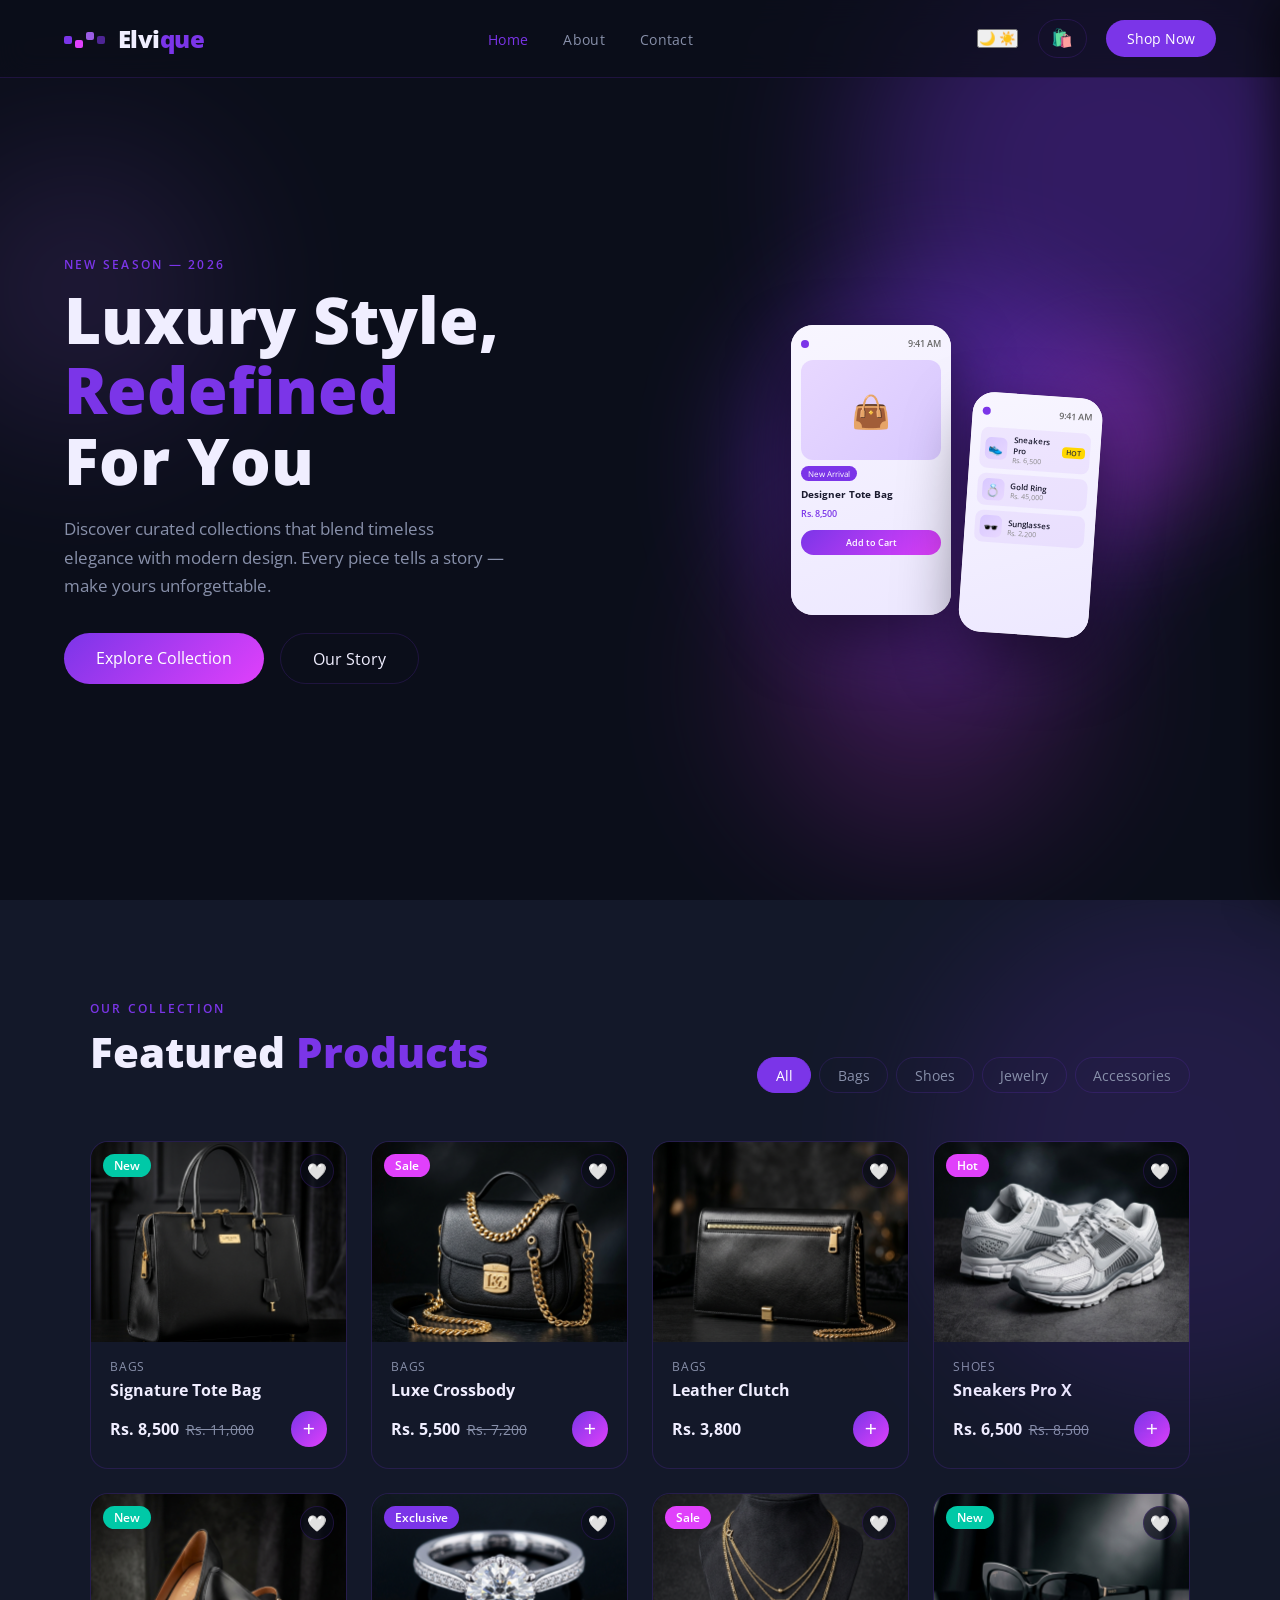
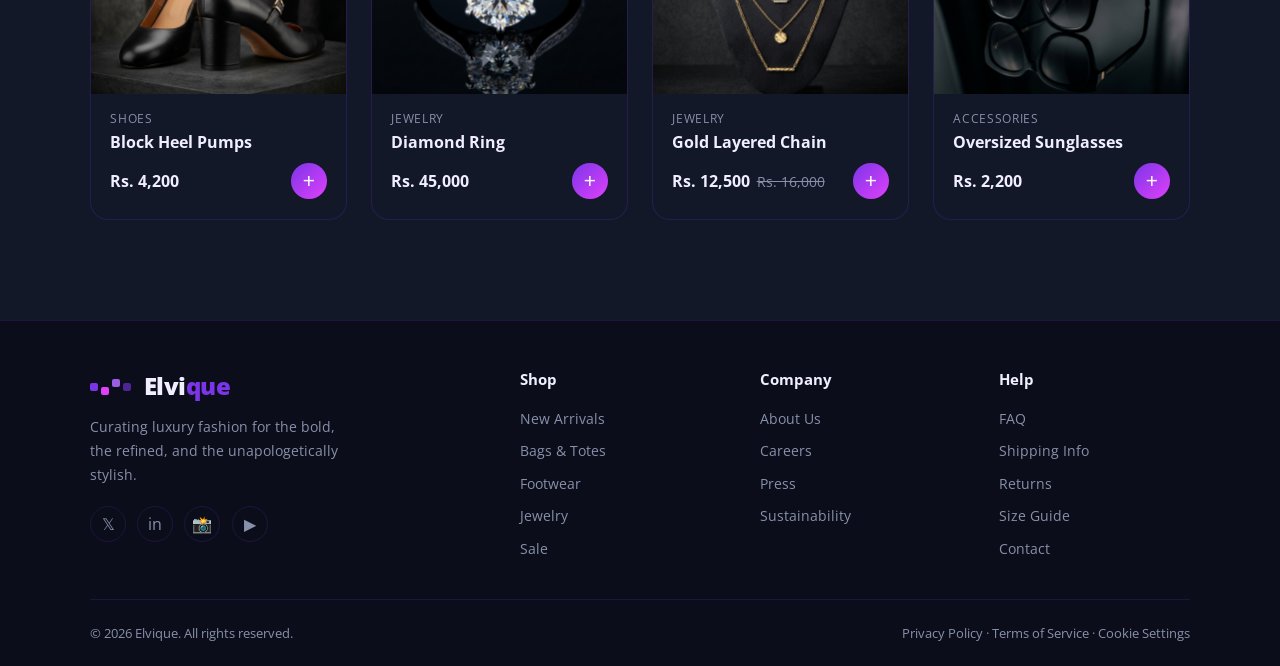
==== commit 39b0403a: "contact us functionality working" ====
--- a/index.html
+++ b/index.html
@@ -4,6 +4,7 @@
   <meta charset="UTF-8" />
   <meta name="viewport" content="width=device-width, initial-scale=1.0" />
   <title>Elvique — Luxury Redefined</title>
+  <link rel="icon" href="images/logos/favicon.png" type="image/png">
   <link href="https://fonts.googleapis.com/css2?family=Open+Sans:ital,wght@0,300..800;1,300..800&display=swap" rel="stylesheet">
   <link rel="stylesheet" href="stylesheet.css" />
 </head>
@@ -11,7 +12,7 @@
 
 <!-- NAV -->
 <nav id="navbar">
-  <div class="logo">
+  <div class="logo" onclick="window.location.href='index.html'" style="cursor: pointer;">
     <span class="logo-icon">
       <span></span><span></span><span></span><span></span>
     </span>
@@ -23,6 +24,10 @@
     <li><a href="contact.html">Contact</a></li>
   </ul>
   <div class="nav-right-group">
+    <button class="theme-toggle" id="themeToggle" onclick="toggleTheme()" aria-label="Toggle theme">
+        <span class="icon-moon">🌙</span>
+        <span class="icon-sun">☀️</span>
+      </button>
     <button class="nav-cart-btn" onclick="toggleCartDrawer(true)" aria-label="Open Cart">
       <span class="nav-cart-icon">🛍️</span>
       <span class="nav-cart-badge" id="cartBadge">0</span>
@@ -194,6 +199,14 @@
   </div>
 </div>
 
-<script src="script.js"></script>
+
+<!-- Mailchimp popup form -->
+ <script id="mcjs">!function(c,h,i,m,p){m=c.createElement(h),p=c.getElementsByTagName(h)[0],m.async=1,m.src=i,p.parentNode.insertBefore(m,p)}(document,"script","https://chimpstatic.com/mcjs-connected/js/users/8f4d97d29fdbf9e52b1695cc4/b745ee5dc97621068bc8a0270.js");</script>
+
+  <script src="script.js"></script>
+
+<!-- Botpress bot -->
+  <script src="bot.js"></script>
+    
 </body>
 </html>
--- a/stylesheet.css
+++ b/stylesheet.css
@@ -31,7 +31,7 @@
     }
 
     /* ── NAV ── */
-    nav {
+    nav#navbar {
       position: fixed;
       top: 0; left: 0; right: 0;
       z-index: 100;
@@ -333,6 +333,9 @@
     }
 
     /* ── PRODUCTS ── */
+    #products {
+      background: var(--card);
+    }
     #products .blob.b1 { width: 500px; height: 500px; background: var(--purple); right: -150px; top: 0; opacity: .15; }
 
     .products-header {
@@ -389,6 +392,11 @@
       justify-content: center;
       font-size: 4rem;
       position: relative;
+    }
+    .product-img img {
+      width: 100%;
+      height: 100%;
+      object-fit: cover;
     }
 
     .product-badge {
@@ -497,7 +505,7 @@
 
     /* ── FOOTER ── */
     footer {
-      background: var(--card);
+      background: var(--navy);
       border-top: 1px solid var(--border);
       padding: 3rem 5% 1.5rem;
     }
@@ -1199,6 +1207,149 @@
       transform: translateY(-1px);
     }
     
+    /* ── PRODUCT DETAIL PAGE ── */
+    #product-detail {
+      padding: 7.5rem 5% 4rem;
+      min-height: calc(100vh - 80px);
+      position: relative;
+    }
+
+    .product-detail-wrap {
+      max-width: 1100px;
+      margin: 0 auto;
+    }
+
+    .product-breadcrumb {
+      display: flex;
+      gap: .5rem;
+      font-size: .85rem;
+      color: var(--muted);
+      margin-bottom: 2rem;
+      flex-wrap: wrap;
+    }
+    .product-breadcrumb a { color: var(--muted); text-decoration: none; }
+    .product-breadcrumb a:hover { color: var(--white); }
+
+    .product-detail-grid {
+      display: grid;
+      grid-template-columns: 1fr 1fr;
+      gap: 3rem;
+      align-items: start;
+    }
+
+    .product-detail-gallery { position: relative; }
+
+    .product-detail-img {
+      background: linear-gradient(135deg, #1a1535, #251e4a);
+      border-radius: 20px;
+      overflow: hidden;
+      aspect-ratio: 1;
+      display: flex;
+      align-items: center;
+      justify-content: center;
+      font-size: 6rem;
+    }
+    .product-detail-img img { width: 100%; height: 100%; object-fit: cover; }
+
+    .product-detail-badge {
+      position: absolute;
+      top: 16px;
+      left: 16px;
+    }
+
+    .product-detail-cat {
+      font-size: .75rem;
+      text-transform: uppercase;
+      letter-spacing: .08em;
+      color: var(--muted);
+      margin-bottom: .5rem;
+    }
+
+    .product-detail-title {
+      font-family: "Open Sans", sans-serif;
+      font-size: 2rem;
+      font-weight: 700;
+      margin-bottom: 1rem;
+    }
+
+    .product-detail-price {
+      font-size: 1.5rem;
+      font-weight: 700;
+      margin-bottom: 1.5rem;
+    }
+    .product-detail-price del {
+      color: var(--muted);
+      font-size: 1rem;
+      margin-left: .6rem;
+      font-weight: 400;
+    }
+
+    .product-detail-desc {
+      color: var(--muted);
+      line-height: 1.7;
+      margin-bottom: 1.5rem;
+    }
+
+    .product-detail-options { margin-bottom: 1.2rem; }
+    .product-detail-options label {
+      display: block;
+      font-size: .85rem;
+      font-weight: 600;
+      margin-bottom: .6rem;
+    }
+
+    .option-pills { display: flex; flex-wrap: wrap; gap: .5rem; }
+    .option-pill {
+      padding: .45rem 1rem;
+      border: 1px solid var(--border);
+      background: var(--card);
+      color: var(--white);
+      border-radius: 8px;
+      cursor: pointer;
+      font-size: .85rem;
+      transition: border-color .2s, background .2s;
+    }
+    .option-pill.active,
+    .option-pill:hover {
+      border-color: var(--purple);
+      background: rgba(123,53,232,.15);
+    }
+
+    .product-detail-actions {
+      display: flex;
+      gap: 1rem;
+      margin: 2rem 0 1.5rem;
+    }
+
+    .product-detail-cart-btn {
+      flex: 1;
+      padding: 1rem;
+      background: linear-gradient(135deg, var(--purple), var(--pink));
+      border: none;
+      border-radius: 12px;
+      color: #fff;
+      font-size: 1rem;
+      font-weight: 600;
+      cursor: pointer;
+      transition: transform .15s;
+    }
+    .product-detail-cart-btn:hover { transform: translateY(-2px); }
+
+    .product-detail-wish-btn {
+      width: 52px;
+      height: 52px;
+      border: 1px solid var(--border);
+      background: var(--card);
+      border-radius: 12px;
+      font-size: 1.3rem;
+      cursor: pointer;
+    }
+
+    @media (max-width: 768px) {
+      .product-detail-grid { grid-template-columns: 1fr; gap: 2rem; }
+      .product-detail-title { font-size: 1.5rem; }
+    }
+
     /* Additional responsive for checkout grid */
     @media (max-width: 900px) {
       .checkout-grid {
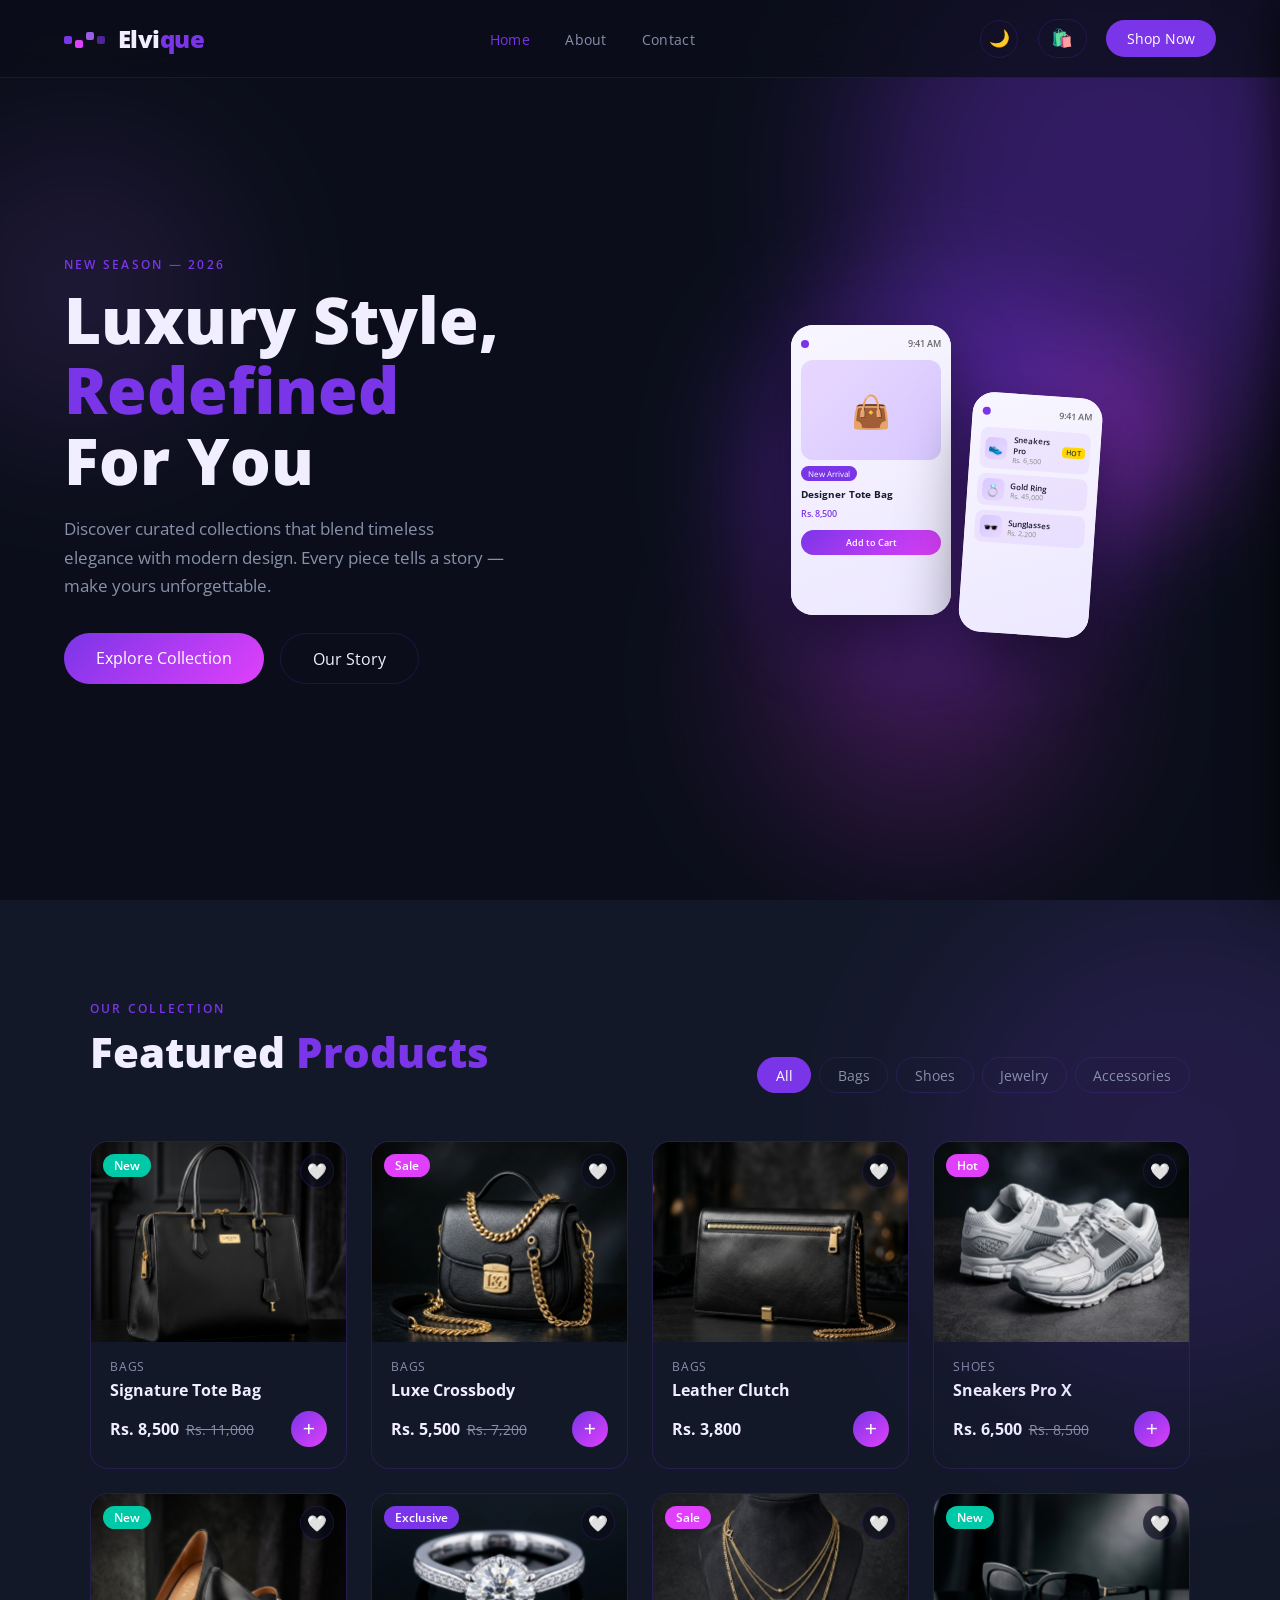
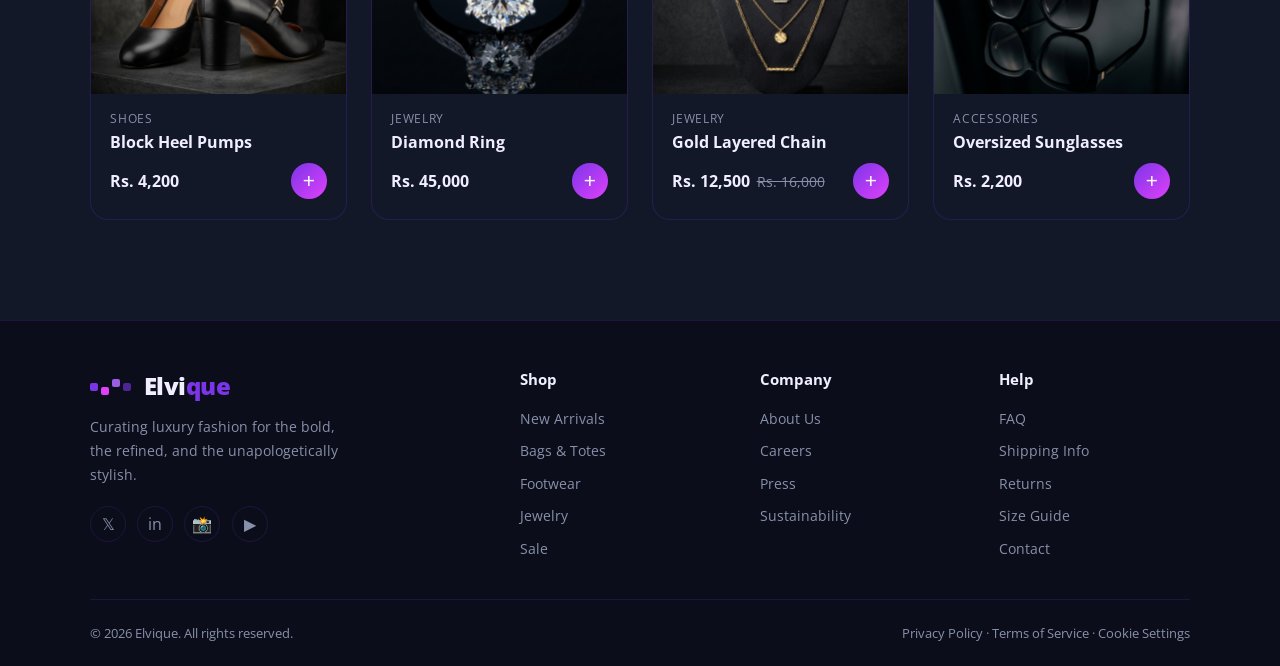
==== commit c2af2f6c: "product page added, light mode added and webhook basic auth activated" ====
--- a/index.html
+++ b/index.html
@@ -4,7 +4,6 @@
   <meta charset="UTF-8" />
   <meta name="viewport" content="width=device-width, initial-scale=1.0" />
   <title>Elvique — Luxury Redefined</title>
-  <link rel="icon" href="images/logos/favicon.png" type="image/png">
   <link href="https://fonts.googleapis.com/css2?family=Open+Sans:ital,wght@0,300..800;1,300..800&display=swap" rel="stylesheet">
   <link rel="stylesheet" href="stylesheet.css" />
 </head>
@@ -199,14 +198,6 @@
   </div>
 </div>
 
-
-<!-- Mailchimp popup form -->
- <script id="mcjs">!function(c,h,i,m,p){m=c.createElement(h),p=c.getElementsByTagName(h)[0],m.async=1,m.src=i,p.parentNode.insertBefore(m,p)}(document,"script","https://chimpstatic.com/mcjs-connected/js/users/8f4d97d29fdbf9e52b1695cc4/b745ee5dc97621068bc8a0270.js");</script>
-
-  <script src="script.js"></script>
-
-<!-- Botpress bot -->
-  <script src="bot.js"></script>
-    
+<script src="script.js"></script>
 </body>
 </html>
--- a/stylesheet.css
+++ b/stylesheet.css
@@ -11,6 +11,151 @@
       --muted:  #8890aa;
       --border: rgba(123,53,232,.18);
     }
+
+    /* ── LIGHT MODE THEME ── */
+    body.light-mode {
+      --navy:   #f4f2ff;
+      --dark:   #eae7fb;
+      --card:   #ffffff;
+      --purple: #6c22d6;
+      --violet: #8548d4;
+      --pink:   #c825e8;
+      --white:  #1a1230;
+      --muted:  #6b6880;
+      --border: rgba(108,34,214,.18);
+    }
+
+    /* Nav background in light mode */
+    body.light-mode nav#navbar {
+      background: rgba(244,242,255,.88);
+    }
+
+    /* Mobile nav open state in light mode */
+    body.light-mode .nav-links.mobile-open {
+      background: rgba(244,242,255,.98);
+    }
+
+    /* Product image placeholder in light mode */
+    body.light-mode .product-img {
+      background: linear-gradient(135deg, #e8deff, #d5c6f8);
+    }
+
+    /* Product detail image in light mode */
+    body.light-mode .product-detail-img {
+      background: linear-gradient(135deg, #e8deff, #d5c6f8);
+    }
+
+    /* About box in light mode */
+    body.light-mode .about-box {
+      background: rgba(108,34,214,.04);
+    }
+
+    /* Cart overlay in light mode */
+    body.light-mode .cart-overlay {
+      background: rgba(20,10,50,.45);
+    }
+
+    /* Cart drawer in light mode */
+    body.light-mode .cart-drawer {
+      background: rgba(255,255,255,.97);
+      box-shadow: -10px 0 40px rgba(108,34,214,.15);
+    }
+
+    /* Cart drawer footer in light mode */
+    body.light-mode .cart-drawer-footer {
+      background: rgba(234,231,251,.9);
+    }
+
+    /* Cart item emoji thumbnail in light mode */
+    body.light-mode .cart-item-emoji,
+    body.light-mode .summary-item-emoji {
+      background: var(--dark);
+    }
+
+    /* Cart qty selector in light mode */
+    body.light-mode .cart-qty-selector {
+      background: var(--dark);
+    }
+
+    /* Cart toast in light mode */
+    body.light-mode .cart-toast {
+      background: #ffffff;
+      box-shadow: 0 10px 40px rgba(108,34,214,.18);
+    }
+
+    /* Form inputs in light mode */
+    body.light-mode .form-group input,
+    body.light-mode .form-group textarea,
+    body.light-mode .form-group select,
+    body.light-mode .checkout-input {
+      background: #ffffff;
+      color: var(--white);
+    }
+
+    body.light-mode .checkout-input::placeholder {
+      color: rgba(107,104,128,.5);
+    }
+
+    /* Payment option in light mode */
+    body.light-mode .payment-option {
+      background: var(--dark);
+    }
+
+    /* Success modal in light mode */
+    body.light-mode .success-modal {
+      background: #ffffff;
+      box-shadow: 0 20px 50px rgba(0,0,0,.15);
+    }
+
+    body.light-mode .success-modal-overlay {
+      background: rgba(20,10,50,.6);
+    }
+
+    /* Hamburger spans in light mode */
+    body.light-mode .hamburger span {
+      background: var(--white);
+    }
+
+    /* Product wishlist button in light mode */
+    body.light-mode .product-wish {
+      background: rgba(255,255,255,.85);
+    }
+
+    /* Cart drawer close hover */
+    body.light-mode .cart-drawer-close:hover {
+      background: rgba(0,0,0,.06);
+    }
+
+    /* Blob opacity softened in light mode */
+    body.light-mode .blob {
+      opacity: .18;
+    }
+
+    /* ── THEME TOGGLE BUTTON ── */
+    .theme-toggle {
+      background: transparent;
+      border: 1px solid var(--border);
+      color: var(--white);
+      width: 38px;
+      height: 38px;
+      border-radius: 50%;
+      display: flex;
+      align-items: center;
+      justify-content: center;
+      cursor: pointer;
+      font-size: 1.05rem;
+      transition: background .2s, border-color .2s, transform .2s;
+      flex-shrink: 0;
+    }
+    .theme-toggle:hover {
+      background: rgba(123,53,232,.12);
+      border-color: var(--purple);
+      transform: rotate(20deg) scale(1.08);
+    }
+    .theme-toggle .icon-moon { display: block; }
+    .theme-toggle .icon-sun  { display: none; }
+    body.light-mode .theme-toggle .icon-moon { display: none; }
+    body.light-mode .theme-toggle .icon-sun  { display: block; }
 
     html { scroll-behavior: smooth; }
 
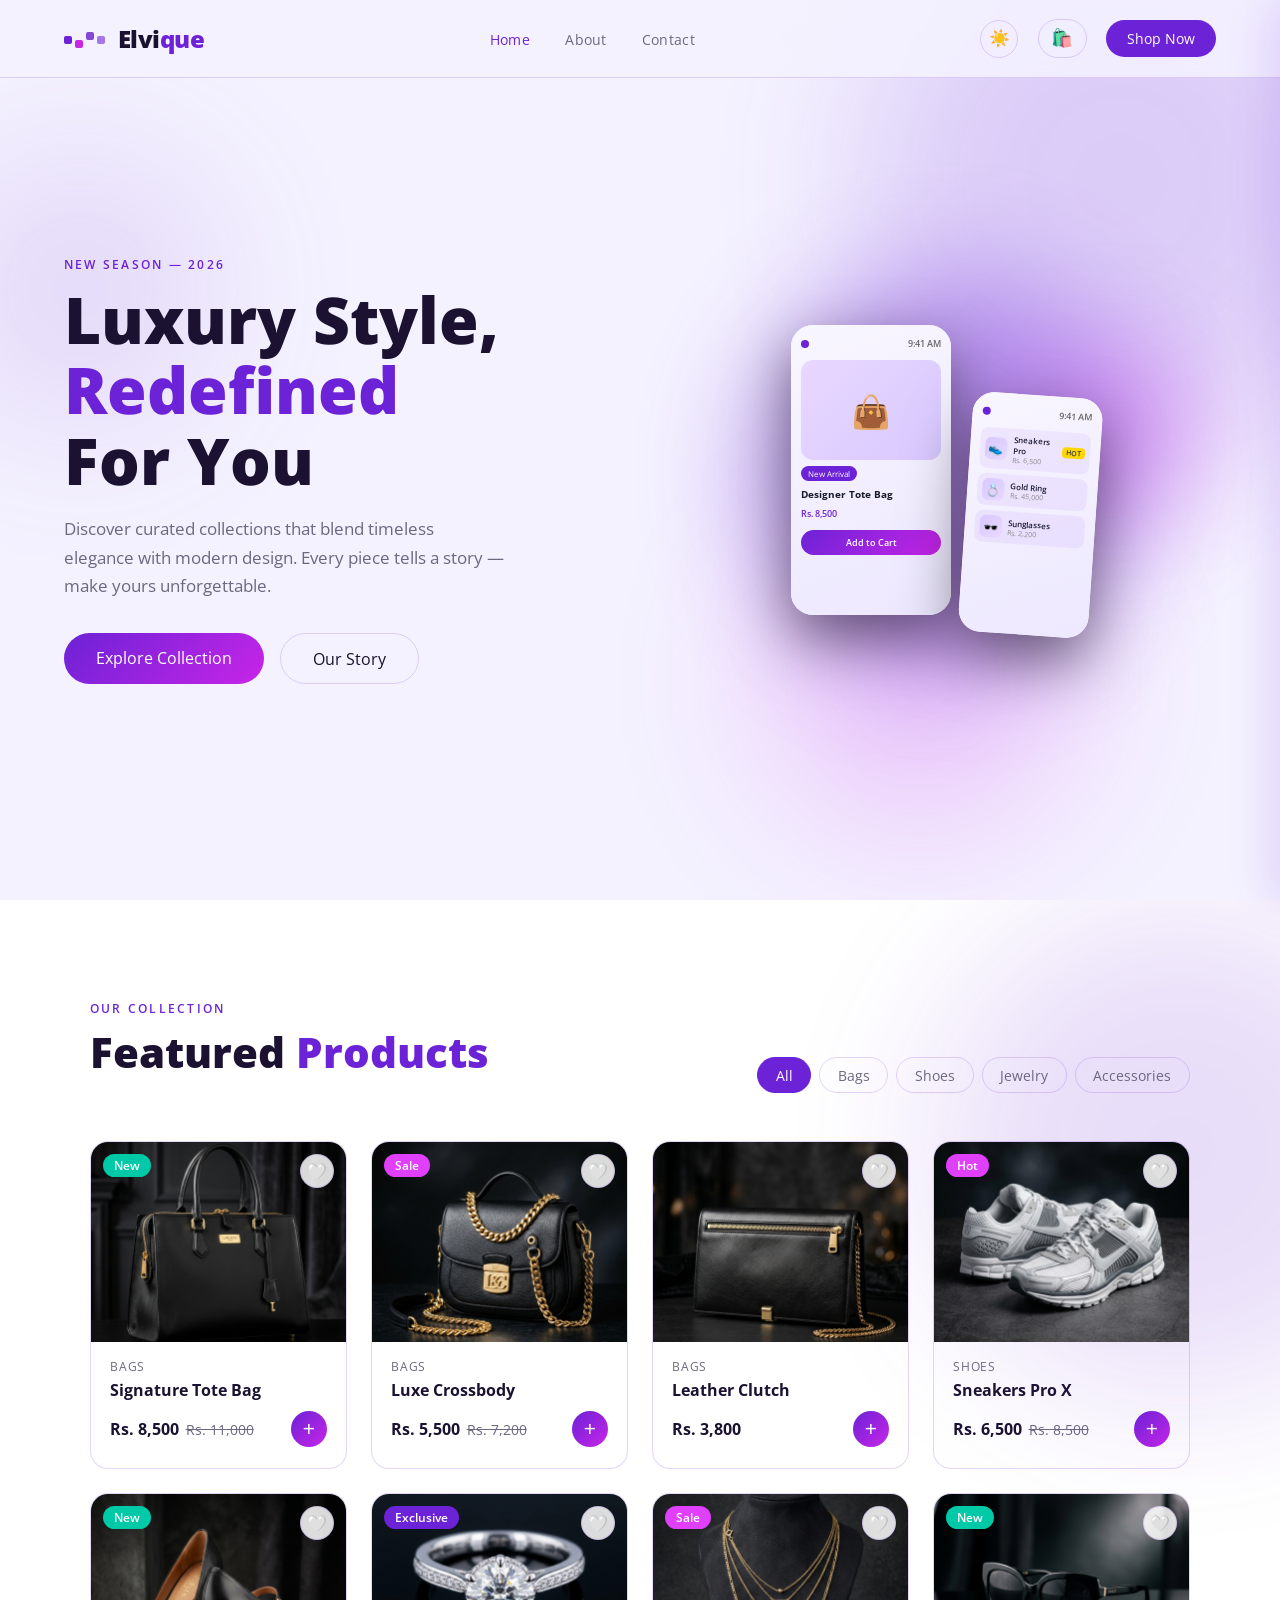
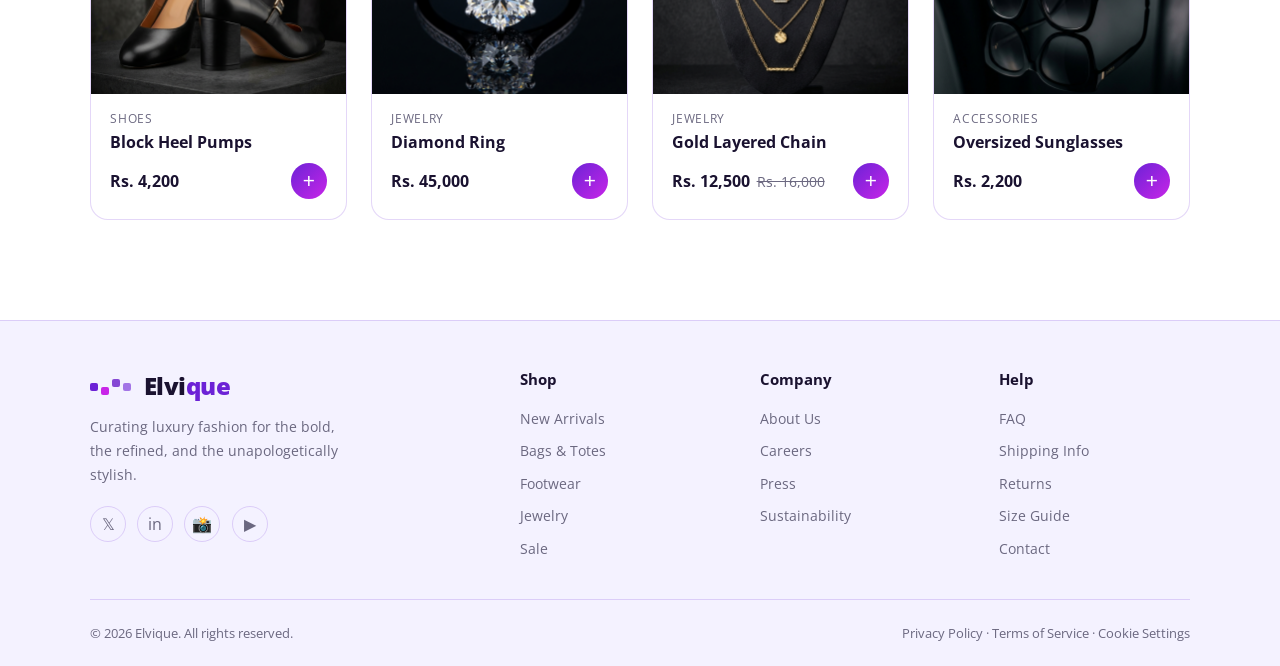
==== commit 06d93446: "bot embedded" ====
--- a/index.html
+++ b/index.html
@@ -4,10 +4,11 @@
   <meta charset="UTF-8" />
   <meta name="viewport" content="width=device-width, initial-scale=1.0" />
   <title>Elvique — Luxury Redefined</title>
+  <link rel="icon" href="images/logos/favicon.png" type="image/png">
   <link href="https://fonts.googleapis.com/css2?family=Open+Sans:ital,wght@0,300..800;1,300..800&display=swap" rel="stylesheet">
   <link rel="stylesheet" href="stylesheet.css" />
 </head>
-<body>
+<body class="light-mode">
 
 <!-- NAV -->
 <nav id="navbar">
@@ -198,6 +199,14 @@
   </div>
 </div>
 
-<script src="script.js"></script>
+
+<!-- Mailchimp popup form -->
+ <script id="mcjs">!function(c,h,i,m,p){m=c.createElement(h),p=c.getElementsByTagName(h)[0],m.async=1,m.src=i,p.parentNode.insertBefore(m,p)}(document,"script","https://chimpstatic.com/mcjs-connected/js/users/8f4d97d29fdbf9e52b1695cc4/b745ee5dc97621068bc8a0270.js");</script>
+
+  <script src="script.js"></script>
+
+<!-- Botpress bot -->
+  <script src="bot.js"></script>
+    
 </body>
 </html>
